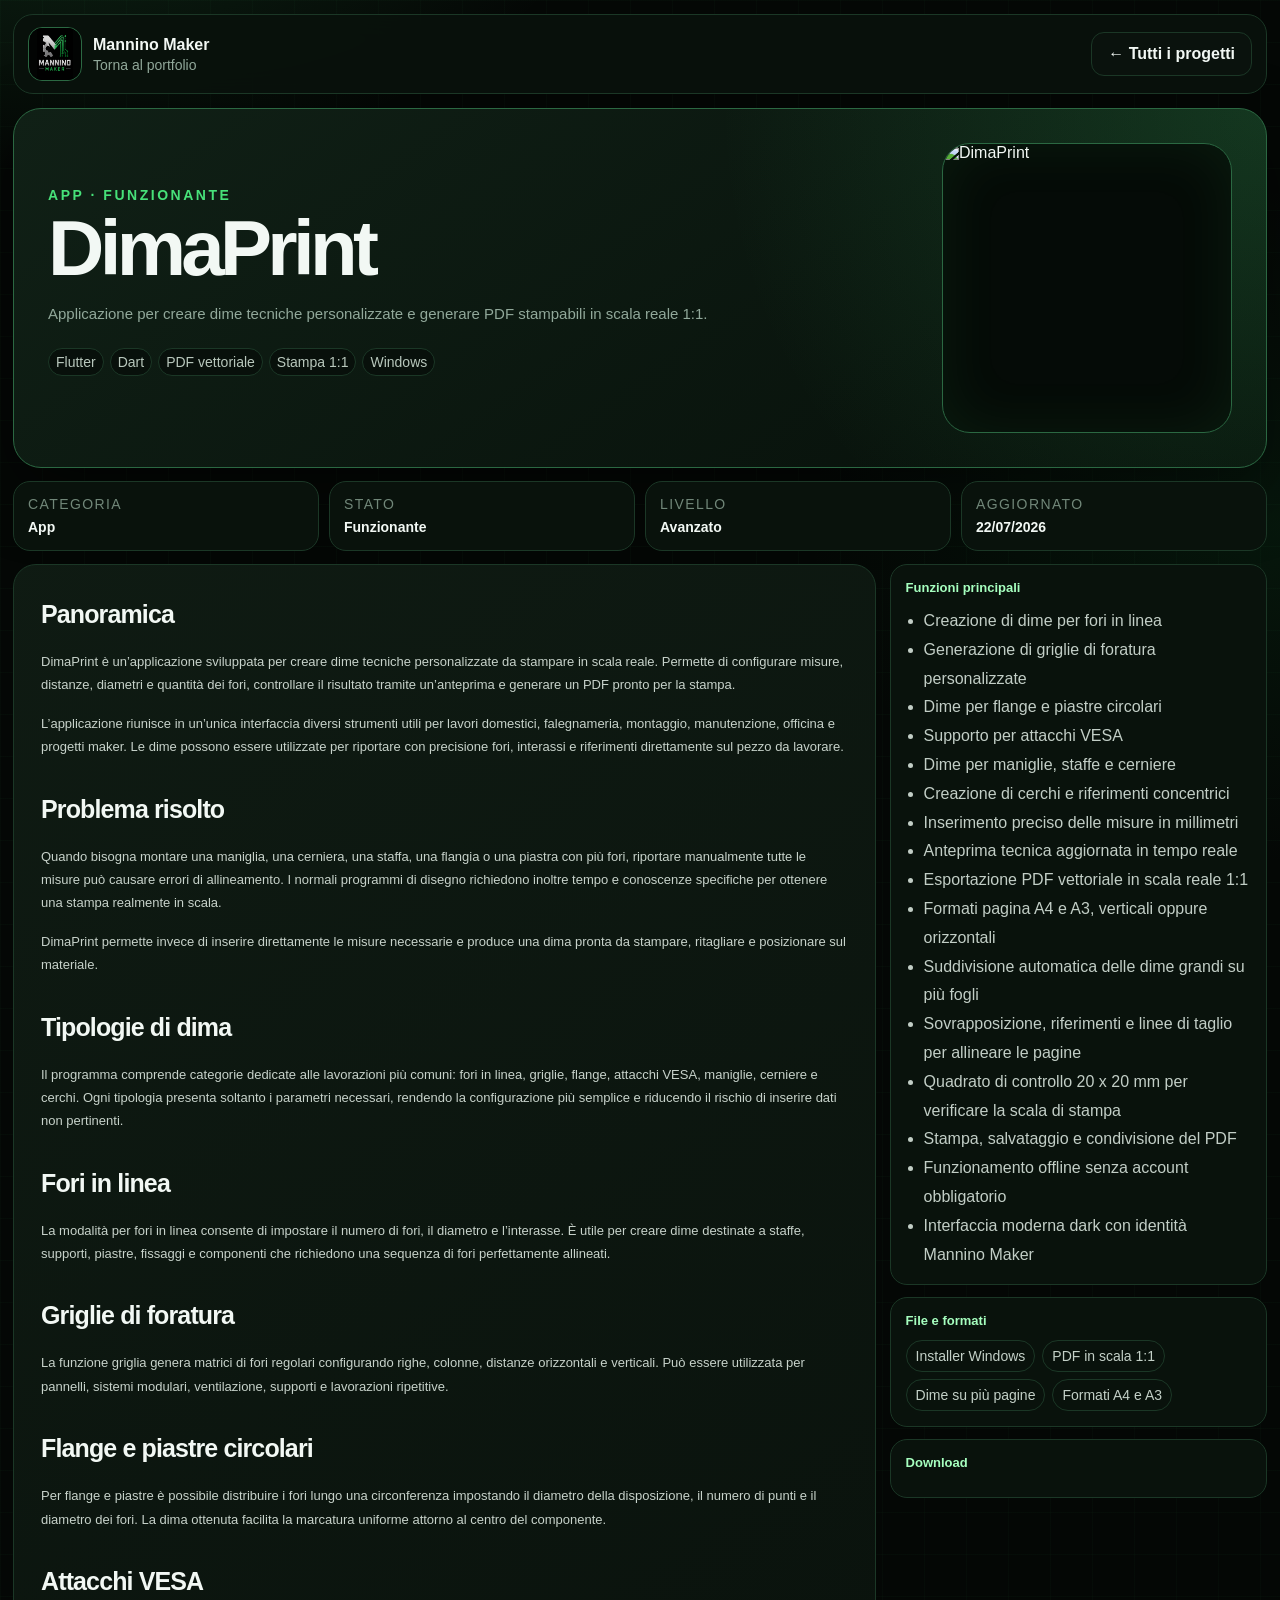
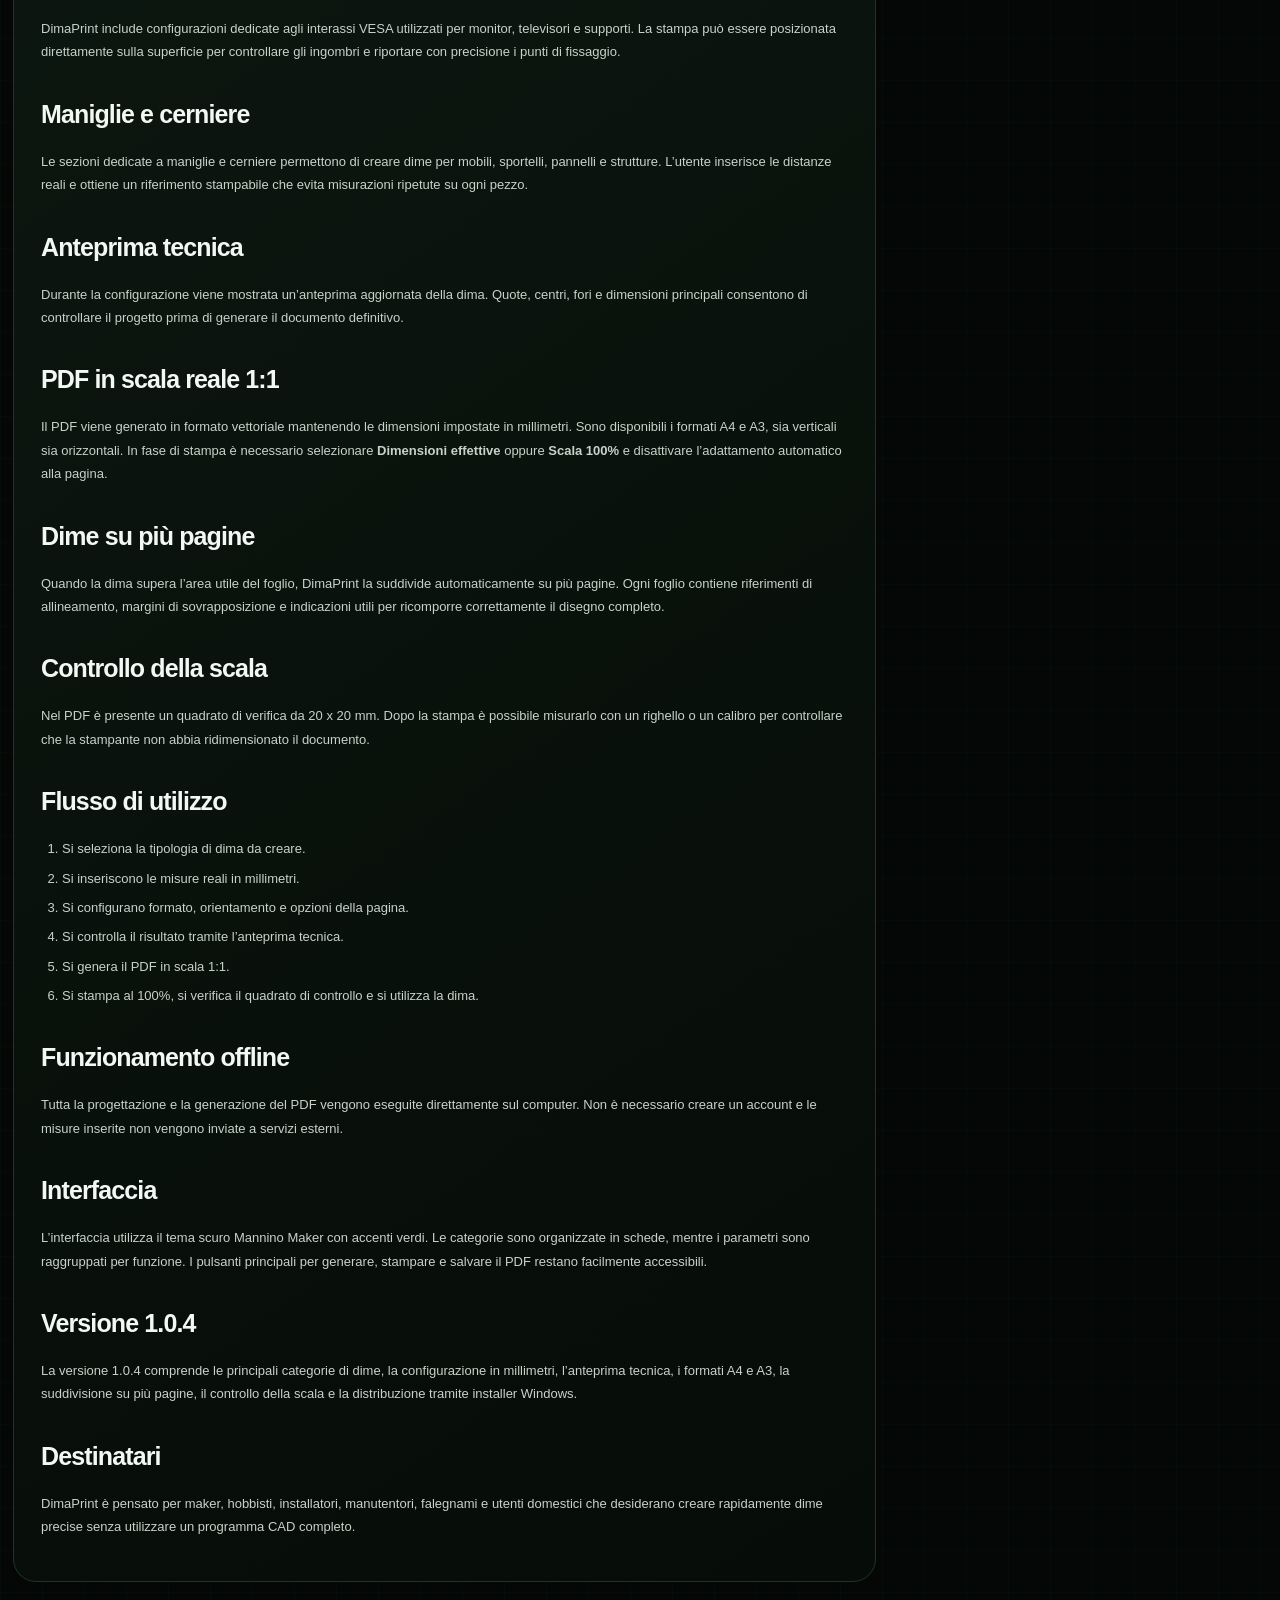
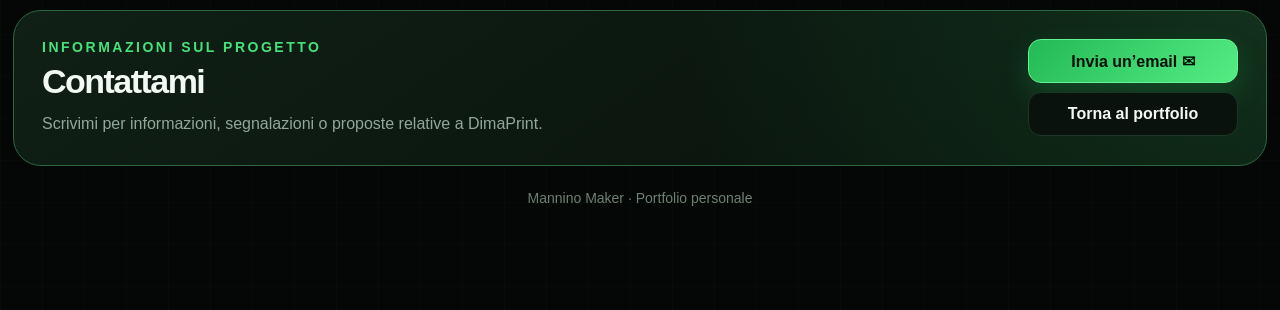
==== progetti/dimaprint.html @ 85eff3cf "inserimento progetti" ====
<!doctype html>
<html lang="it">
<head>
  <meta charset="utf-8">
  <meta name="viewport" content="width=device-width,initial-scale=1,viewport-fit=cover">
  <meta name="theme-color" content="#061009">
  <title>DimaPrint — Mannino Maker</title>
  <meta name="description" content="Applicazione per creare dime tecniche personalizzate e generare PDF stampabili in scala reale 1:1.">
  <link rel="icon" href="../logo_mannino_maker.png">
  <link rel="stylesheet" href="../styles.css">
</head>
<body>

<!--
  La pagina legge normalmente i dati da ../projects.json tramite project.js.
  Questo blocco resta come copia di sicurezza se il catalogo non è disponibile.
-->
<script id="mm-project-data" type="application/json">
{
  "slug": "dimaprint",
  "title": "DimaPrint",
  "category": "App",
  "short_description": "Applicazione per creare dime tecniche personalizzate e generare PDF stampabili in scala reale 1:1.",
  "description": "Strumento per progettare dime di foratura, griglie, flange, attacchi VESA, maniglie, cerniere e cerchi, con anteprima tecnica ed esportazione PDF in scala reale.",
  "icon": "DP",
  "status": "Funzionante",
  "level": "Avanzato",
  "technologies": [
    "Flutter",
    "Dart",
    "PDF vettoriale",
    "Stampa 1:1",
    "Windows"
  ],
  "files": [
    "Installer Windows",
    "PDF in scala 1:1",
    "Dime su più pagine",
    "Formati A4 e A3"
  ],
  "features": [
    "Creazione di dime per fori in linea",
    "Generazione di griglie di foratura personalizzate",
    "Dime per flange e piastre circolari",
    "Supporto per attacchi VESA",
    "Dime per maniglie, staffe e cerniere",
    "Creazione di cerchi e riferimenti concentrici",
    "Inserimento preciso delle misure in millimetri",
    "Anteprima tecnica aggiornata in tempo reale",
    "Esportazione PDF vettoriale in scala reale 1:1",
    "Formati pagina A4 e A3, verticali oppure orizzontali",
    "Suddivisione automatica delle dime grandi su più fogli",
    "Sovrapposizione, riferimenti e linee di taglio per allineare le pagine",
    "Quadrato di controllo 20 x 20 mm per verificare la scala di stampa",
    "Stampa, salvataggio e condivisione del PDF",
    "Funzionamento offline senza account obbligatorio",
    "Interfaccia moderna dark con identità Mannino Maker"
  ],
  "links": [
    {
      "label": "Scarica installer Windows v1.0.4",
      "url": "download/dimaprint/DimaPrint_Setup_1.0.4.exe",
      "style": "primary"
    }
  ],
  "featured": false,
  "published": true,
  "order": 4,
  "date": "2026-07-22",
  "image_url": "assets/projects/dimaprint/copertina.png",
  "gallery": [
    {
      "image": "assets/projects/dimaprint/home.png",
      "caption": "Schermata principale con le categorie di dime disponibili"
    },
    {
      "image": "assets/projects/dimaprint/configurazione.png",
      "caption": "Configurazione precisa delle misure, del formato pagina e delle opzioni di stampa"
    },
    {
      "image": "assets/projects/dimaprint/anteprima-pdf.png",
      "caption": "Anteprima della dima tecnica prima della generazione e della stampa del PDF"
    }
  ],
  "page_url": "progetti/dimaprint.html",
  "url": "progetti/dimaprint.html",
  "project_url": ""
}
</script>

<main class="container project-page">
  <nav class="project-nav" aria-label="Navigazione">
    <a class="brand-link" href="../index.html">
      <img src="../logo_mannino_maker.png" alt="Logo Mannino Maker">
      <span>
        <strong>Mannino Maker</strong>
        <small>Torna al portfolio</small>
      </span>
    </a>
    <a class="button" href="../index.html#progetti">← Tutti i progetti</a>
  </nav>

  <header class="project-detail-hero">
    <div class="project-detail-copy">
      <div id="projectEyebrow" class="eyebrow"></div>
      <h1 id="projectTitle"></h1>
      <p id="projectDescription"></p>
      <div id="projectTechnologies" class="chips project-hero-chips"></div>
    </div>
    <div id="projectVisual" class="project-detail-visual"></div>
  </header>

  <section class="project-meta-grid">
    <article><small>Categoria</small><strong id="projectCategory">—</strong></article>
    <article><small>Stato</small><strong id="projectStatus">—</strong></article>
    <article><small>Livello</small><strong id="projectLevel">—</strong></article>
    <article><small>Aggiornato</small><strong id="projectDate">—</strong></article>
  </section>

  <div class="project-detail-grid">
    <article class="project-content prose">
      <h2>Panoramica</h2>
      <p>
        DimaPrint è un’applicazione sviluppata per creare dime tecniche
        personalizzate da stampare in scala reale. Permette di configurare
        misure, distanze, diametri e quantità dei fori, controllare il risultato
        tramite un’anteprima e generare un PDF pronto per la stampa.
      </p>
      <p>
        L’applicazione riunisce in un’unica interfaccia diversi strumenti utili
        per lavori domestici, falegnameria, montaggio, manutenzione, officina e
        progetti maker. Le dime possono essere utilizzate per riportare con
        precisione fori, interassi e riferimenti direttamente sul pezzo da
        lavorare.
      </p>

      <h2>Problema risolto</h2>
      <p>
        Quando bisogna montare una maniglia, una cerniera, una staffa, una
        flangia o una piastra con più fori, riportare manualmente tutte le misure
        può causare errori di allineamento. I normali programmi di disegno
        richiedono inoltre tempo e conoscenze specifiche per ottenere una stampa
        realmente in scala.
      </p>
      <p>
        DimaPrint permette invece di inserire direttamente le misure necessarie
        e produce una dima pronta da stampare, ritagliare e posizionare sul
        materiale.
      </p>

      <h2>Tipologie di dima</h2>
      <p>
        Il programma comprende categorie dedicate alle lavorazioni più comuni:
        fori in linea, griglie, flange, attacchi VESA, maniglie, cerniere e
        cerchi. Ogni tipologia presenta soltanto i parametri necessari, rendendo
        la configurazione più semplice e riducendo il rischio di inserire dati
        non pertinenti.
      </p>

      <h2>Fori in linea</h2>
      <p>
        La modalità per fori in linea consente di impostare il numero di fori,
        il diametro e l’interasse. È utile per creare dime destinate a staffe,
        supporti, piastre, fissaggi e componenti che richiedono una sequenza di
        fori perfettamente allineati.
      </p>

      <h2>Griglie di foratura</h2>
      <p>
        La funzione griglia genera matrici di fori regolari configurando righe,
        colonne, distanze orizzontali e verticali. Può essere utilizzata per
        pannelli, sistemi modulari, ventilazione, supporti e lavorazioni
        ripetitive.
      </p>

      <h2>Flange e piastre circolari</h2>
      <p>
        Per flange e piastre è possibile distribuire i fori lungo una
        circonferenza impostando il diametro della disposizione, il numero di
        punti e il diametro dei fori. La dima ottenuta facilita la marcatura
        uniforme attorno al centro del componente.
      </p>

      <h2>Attacchi VESA</h2>
      <p>
        DimaPrint include configurazioni dedicate agli interassi VESA utilizzati
        per monitor, televisori e supporti. La stampa può essere posizionata
        direttamente sulla superficie per controllare gli ingombri e riportare
        con precisione i punti di fissaggio.
      </p>

      <h2>Maniglie e cerniere</h2>
      <p>
        Le sezioni dedicate a maniglie e cerniere permettono di creare dime per
        mobili, sportelli, pannelli e strutture. L’utente inserisce le distanze
        reali e ottiene un riferimento stampabile che evita misurazioni ripetute
        su ogni pezzo.
      </p>

      <h2>Anteprima tecnica</h2>
      <p>
        Durante la configurazione viene mostrata un’anteprima aggiornata della
        dima. Quote, centri, fori e dimensioni principali consentono di
        controllare il progetto prima di generare il documento definitivo.
      </p>

      <h2>PDF in scala reale 1:1</h2>
      <p>
        Il PDF viene generato in formato vettoriale mantenendo le dimensioni
        impostate in millimetri. Sono disponibili i formati A4 e A3, sia
        verticali sia orizzontali. In fase di stampa è necessario selezionare
        <strong>Dimensioni effettive</strong> oppure <strong>Scala 100%</strong>
        e disattivare l’adattamento automatico alla pagina.
      </p>

      <h2>Dime su più pagine</h2>
      <p>
        Quando la dima supera l’area utile del foglio, DimaPrint la suddivide
        automaticamente su più pagine. Ogni foglio contiene riferimenti di
        allineamento, margini di sovrapposizione e indicazioni utili per
        ricomporre correttamente il disegno completo.
      </p>

      <h2>Controllo della scala</h2>
      <p>
        Nel PDF è presente un quadrato di verifica da 20 x 20 mm. Dopo la stampa
        è possibile misurarlo con un righello o un calibro per controllare che
        la stampante non abbia ridimensionato il documento.
      </p>

      <h2>Flusso di utilizzo</h2>
      <ol>
        <li>Si seleziona la tipologia di dima da creare.</li>
        <li>Si inseriscono le misure reali in millimetri.</li>
        <li>Si configurano formato, orientamento e opzioni della pagina.</li>
        <li>Si controlla il risultato tramite l’anteprima tecnica.</li>
        <li>Si genera il PDF in scala 1:1.</li>
        <li>Si stampa al 100%, si verifica il quadrato di controllo e si utilizza la dima.</li>
      </ol>

      <h2>Funzionamento offline</h2>
      <p>
        Tutta la progettazione e la generazione del PDF vengono eseguite
        direttamente sul computer. Non è necessario creare un account e le
        misure inserite non vengono inviate a servizi esterni.
      </p>

      <h2>Interfaccia</h2>
      <p>
        L’interfaccia utilizza il tema scuro Mannino Maker con accenti verdi.
        Le categorie sono organizzate in schede, mentre i parametri sono
        raggruppati per funzione. I pulsanti principali per generare, stampare
        e salvare il PDF restano facilmente accessibili.
      </p>

      <h2>Versione 1.0.4</h2>
      <p>
        La versione 1.0.4 comprende le principali categorie di dime, la
        configurazione in millimetri, l’anteprima tecnica, i formati A4 e A3,
        la suddivisione su più pagine, il controllo della scala e la
        distribuzione tramite installer Windows.
      </p>

      <h2>Destinatari</h2>
      <p>
        DimaPrint è pensato per maker, hobbisti, installatori, manutentori,
        falegnami e utenti domestici che desiderano creare rapidamente dime
        precise senza utilizzare un programma CAD completo.
      </p>
    </article>

    <aside class="project-sidebar">
      <section id="featuresPanel" class="detail-panel">
        <h2>Funzioni principali</h2>
        <ul id="projectFeatures"></ul>
      </section>

      <section id="filesPanel" class="detail-panel">
        <h2>File e formati</h2>
        <div id="projectFiles" class="modal-tags"></div>
      </section>

      <section id="linksPanel" class="detail-panel project-links">
        <h2>Download</h2>
        <div id="projectLinks"></div>
      </section>
    </aside>
  </div>

  <section id="gallerySection" class="project-gallery-section hidden">
    <div class="section-title">
      <div>
        <h2>Galleria</h2>
        <p>Schermate e immagini del progetto.</p>
      </div>
    </div>
    <div id="projectGallery" class="project-gallery"></div>
  </section>

  <section class="contact project-contact">
    <div>
      <div class="eyebrow">Informazioni sul progetto</div>
      <h2>Contattami</h2>
      <p>
        Scrivimi per informazioni, segnalazioni o proposte relative a DimaPrint.
      </p>
    </div>
    <div class="contact-actions">
      <a id="projectMail" class="button primary">Invia un’email ✉</a>
      <a class="button" href="../index.html">Torna al portfolio</a>
    </div>
  </section>

  <footer class="footer">Mannino Maker · Portfolio personale</footer>
</main>

<script src="../project.js"></script>
</body>
</html>
---- styles.css ----
:root{--bg:#040705;--panel:#0b1510;--panel2:#101e16;--line:#1b3726;--line2:#2b6842;--text:#f2f8f4;--muted:#91a89a;--green:#47e179;--green2:#a6ffbf;--danger:#ff6b78;--warn:#ffcf6b;--shadow:0 24px 70px rgba(0,0,0,.42)}
*{box-sizing:border-box}html{scroll-behavior:smooth}body{margin:0;background:radial-gradient(900px 560px at 5% -5%,rgba(71,225,121,.15),transparent 62%),radial-gradient(700px 500px at 100% 15%,rgba(25,160,72,.10),transparent 68%),linear-gradient(rgba(71,225,121,.025) 1px,transparent 1px),linear-gradient(90deg,rgba(71,225,121,.025) 1px,transparent 1px),var(--bg);background-size:auto,auto,42px 42px,42px 42px;color:var(--text);font-family:Inter,ui-sans-serif,-apple-system,BlinkMacSystemFont,"Segoe UI",Arial,sans-serif;min-height:100vh}button,input,select,textarea{font:inherit}button{color:inherit}a{color:inherit;text-decoration:none}.hidden{display:none!important}.container{width:min(1280px,calc(100% - 26px));margin:14px auto 70px}.hero{border:1px solid var(--line);border-radius:30px;padding:30px;background:linear-gradient(145deg,rgba(15,29,21,.97),rgba(5,10,7,.98));box-shadow:var(--shadow);overflow:hidden;position:relative}.hero:after{content:"";position:absolute;right:-170px;top:-220px;width:430px;height:430px;border-radius:120px;border:1px solid rgba(71,225,121,.13);transform:rotate(32deg)}.hero-main{display:grid;grid-template-columns:136px 1fr auto;gap:25px;align-items:center;position:relative;z-index:1}.logo{width:136px;height:136px;object-fit:contain;border-radius:24px;border:1px solid var(--line2);background:#020403}.eyebrow{font-size:14px;font-weight:900;letter-spacing:.18em;text-transform:uppercase;color:var(--green)}h1{font-size:clamp(40px,7vw,74px);line-height:.92;letter-spacing:-.06em;margin:8px 0 12px}.hero-copy{color:var(--muted);max-width:750px;line-height:1.65;margin:0}.badge{align-self:start;white-space:nowrap;border:1px solid rgba(71,225,121,.3);background:rgba(71,225,121,.08);border-radius:999px;padding:10px 13px;color:var(--green2);font-size:14px;font-weight:850}.hero-actions,.actions{display:flex;flex-wrap:wrap;gap:10px}.hero-actions{margin-top:24px;position:relative;z-index:1}.button{display:inline-flex;align-items:center;justify-content:center;min-height:44px;padding:0 16px;border-radius:13px;border:1px solid var(--line);background:#0a120d;font-size:16px;font-weight:850;cursor:pointer;transition:.2s}.button:hover{transform:translateY(-2px);border-color:var(--line2)}.button.primary{background:linear-gradient(135deg,#23b956,#54ed84);color:#041006;border-color:#65f591;box-shadow:0 12px 28px rgba(35,185,86,.22)}.button.danger{background:rgba(255,107,120,.1);border-color:rgba(255,107,120,.35);color:#ffc4ca}.button.ghost{background:transparent}.stats{display:grid;grid-template-columns:repeat(4,1fr);gap:11px;margin:14px 0 34px}.stat{border:1px solid var(--line);border-radius:19px;background:rgba(10,19,13,.9);padding:17px 19px}.stat strong{display:block;font-size:27px;letter-spacing:-.04em}.stat span{font-size:14px;color:var(--muted)}.section-title{display:flex;justify-content:space-between;align-items:end;gap:18px;margin:28px 2px 13px}.section-title h2{margin:0;font-size:28px;letter-spacing:-.04em}.section-title p{margin:5px 0 0;color:var(--muted);font-size:14px}.featured-grid{display:grid;grid-template-columns:1.2fr 1fr 1fr;gap:12px}.featured-card{min-height:245px;text-align:left;border:1px solid var(--line);border-radius:23px;padding:21px;background:radial-gradient(circle at 90% 0,rgba(71,225,121,.14),transparent 46%),linear-gradient(145deg,#101f16,#07100a);cursor:pointer;display:flex;flex-direction:column;align-items:flex-start;transition:.22s}.featured-card:first-child{min-height:290px}.featured-card:hover{transform:translateY(-4px);border-color:var(--line2)}.featured-icon,.project-icon,.modal-icon{display:grid;place-items:center;background:rgba(71,225,121,.09);border:1px solid rgba(71,225,121,.3);color:var(--green);font-weight:950}.featured-icon{width:92px;height:92px;border-radius:20px;font-size:23px;overflow:hidden}.featured-category{margin-top:auto;color:var(--green);font-size:14px;font-weight:900;letter-spacing:.15em;text-transform:uppercase}.featured-card strong{font-size:22px;margin:7px 0 8px;letter-spacing:-.03em}.featured-card small{color:var(--muted);font-size:16px;line-height:1.55}.featured-action{margin-top:14px;color:var(--green2);font-size:14px;font-weight:850}.tools{position:sticky;top:8px;z-index:30;border:1px solid var(--line);border-radius:21px;padding:10px;background:rgba(4,9,6,.91);backdrop-filter:blur(16px);box-shadow:0 15px 45px rgba(0,0,0,.3)}.tools-top{display:grid;grid-template-columns:1fr auto;gap:9px}.search-wrap{position:relative}.search-wrap input{width:100%;height:48px;border:1px solid var(--line);border-radius:14px;background:#08100b;color:var(--text);outline:none;padding:0 45px 0 43px}.search-wrap input:focus,.field input:focus,.field textarea:focus,.field select:focus{border-color:var(--green);box-shadow:0 0 0 4px rgba(71,225,121,.08)}.search-symbol{position:absolute;left:15px;top:50%;transform:translateY(-50%);color:var(--green);font-size:18px}.clear-search{position:absolute;right:8px;top:8px;width:32px;height:32px;border:0;border-radius:9px;background:transparent;color:var(--muted);cursor:pointer;display:none}.sort,.field input,.field textarea,.field select{border:1px solid var(--line);border-radius:13px;background:#08100b;color:var(--text);outline:none}.sort{height:48px;padding:0 36px 0 13px}.filters{display:flex;gap:7px;overflow:auto;margin-top:9px;scrollbar-width:none}.filters::-webkit-scrollbar{display:none}.filter{height:38px;white-space:nowrap;padding:0 12px;border:1px solid var(--line);border-radius:12px;background:#09110c;color:#b4c4b8;cursor:pointer;font-size:14px;font-weight:850}.filter.active{background:rgba(71,225,121,.13);border-color:rgba(71,225,121,.48);color:var(--green2)}.results-line{display:flex;justify-content:space-between;gap:12px;color:var(--muted);font-size:14px;margin:11px 3px}.results-line b{color:var(--text)}.projects{display:grid;grid-template-columns:repeat(4,minmax(0,1fr));gap:12px}.project-card{min-width:0;border:1px solid var(--line);border-radius:21px;background:linear-gradient(145deg,rgba(15,27,19,.98),rgba(6,12,8,.98));padding:16px;display:flex;flex-direction:column;transition:.22s;box-shadow:0 13px 32px rgba(0,0,0,.17);cursor:pointer;color:inherit;text-decoration:none}.project-card:hover{transform:translateY(-5px);border-color:var(--line2);box-shadow:0 22px 50px rgba(0,0,0,.28)}.project-card:focus-visible{outline:3px solid var(--green);outline-offset:3px;border-color:var(--green)}.card-head{display:flex;justify-content:space-between;align-items:start;gap:10px;margin-bottom:14px}.project-icon{width:92px;height:92px;border-radius:20px;font-size:23px;overflow:hidden;flex:0 0 auto}.project-icon img,.featured-icon img,.modal-icon img{width:100%;height:100%;object-fit:contain;padding:7px}.project-icon.has-image img,.featured-icon.has-image img,.modal-icon.has-image img{object-fit:cover;padding:0}.status{border:1px solid var(--line);border-radius:999px;padding:6px 8px;background:#08100b;color:#becbc2;font-size:14px;font-weight:900;text-transform:uppercase;letter-spacing:.07em}.category{color:var(--green);font-size:14px;font-weight:900;letter-spacing:.14em;text-transform:uppercase}.project-card h3{margin:7px 0 8px;font-size:18px;letter-spacing:-.025em}.project-card>p{margin:0;color:var(--muted);font-size:16px;line-height:1.58;min-height:56px}.chips{display:flex;flex-wrap:wrap;gap:6px;margin:13px 0}.chips span{border:1px solid var(--line);border-radius:999px;padding:5px 7px;background:#08100b;color:#b8c7bc;font-size:14px}.card-info{display:grid;grid-template-columns:1fr 1fr;gap:8px;border-top:1px solid var(--line);padding-top:11px;margin-top:auto}.card-info span{font-size:14px;color:#c4d0c7}.card-info small{display:block;color:#708579;font-size:14px;text-transform:uppercase;letter-spacing:.08em;margin-bottom:3px}.empty{display:none;text-align:center;border:1px dashed var(--line2);border-radius:23px;padding:50px 20px;color:var(--muted)}.contact{margin-top:42px;border:1px solid var(--line2);border-radius:28px;padding:28px;background:radial-gradient(circle at 100% 0,rgba(71,225,121,.15),transparent 46%),linear-gradient(145deg,#102016,#07100a);display:grid;grid-template-columns:1fr auto;gap:22px;align-items:center}.contact h2{margin:7px 0 10px;font-size:34px;letter-spacing:-.045em}.contact p{margin:0;color:var(--muted);line-height:1.65;max-width:720px}.contact-actions{display:flex;flex-direction:column;gap:9px;min-width:210px}.contact-email{color:var(--green2);font-size:16px;text-align:center}.footer{text-align:center;color:#6e8174;font-size:14px;padding:24px 0 0}.modal{position:fixed;inset:0;z-index:100;display:none;place-items:center;padding:16px;background:rgba(0,0,0,.76);backdrop-filter:blur(10px)}.modal.open{display:grid}.modal-card{width:min(760px,100%);max-height:90vh;overflow:auto;border:1px solid var(--line2);border-radius:26px;background:linear-gradient(145deg,#102016,#07100a);box-shadow:var(--shadow)}.modal-topbar{display:flex;justify-content:flex-end;padding:13px 13px 0}.modal-close{width:40px;height:40px;border:1px solid var(--line);border-radius:12px;background:#09120c;font-size:20px;cursor:pointer}.modal-content{padding:4px 23px 23px}.modal-hero{display:flex;gap:14px;align-items:center;padding-bottom:18px;border-bottom:1px solid var(--line)}.modal-icon{width:64px;height:64px;border-radius:18px;font-size:20px}.modal-category{color:var(--green);font-size:14px;text-transform:uppercase;letter-spacing:.14em;font-weight:900}.modal h2{margin:5px 0 0;font-size:27px;letter-spacing:-.035em}.modal-description{color:var(--muted);line-height:1.7;font-size:13px;margin:18px 0}.detail-columns{display:grid;grid-template-columns:1fr 1fr;gap:12px}.detail-panel{border:1px solid var(--line);border-radius:17px;background:#09120c;padding:15px}.detail-panel.full{margin-top:12px}.detail-panel h4{color:var(--green2);margin:0 0 11px;font-size:16px}.detail-panel ul{margin:0;padding-left:18px;color:#c2cec6;font-size:16px;line-height:1.8}.detail-panel dl{margin:0}.detail-panel dl div{display:flex;justify-content:space-between;gap:10px;padding:7px 0;border-bottom:1px solid rgba(29,56,39,.7);font-size:14px}.detail-panel dl div:last-child{border-bottom:0}.detail-panel dt{color:#718779}.detail-panel dd{margin:0;color:#d3ded6;text-align:right}.modal-tags{display:flex;flex-wrap:wrap;gap:7px}.modal-tags span{border:1px solid var(--line);border-radius:999px;padding:7px 9px;color:#c3d0c7;font-size:14px}.modal-actions{display:flex;gap:9px;flex-wrap:wrap;margin-top:16px}.toast{position:fixed;left:50%;bottom:22px;z-index:120;transform:translate(-50%,20px);opacity:0;pointer-events:none;border:1px solid var(--line2);border-radius:13px;background:#102016;color:var(--text);padding:12px 16px;box-shadow:var(--shadow);font-size:16px;transition:.25s}.toast.show{opacity:1;transform:translate(-50%,0)}.source-note{margin:10px 2px 0;color:#68806f;font-size:14px}.source-note.warn{color:var(--warn)}

/* Collegamenti delle schede progetto */
.featured-card{color:inherit;text-decoration:none}
.source-note code{color:var(--green2);font-family:ui-monospace,SFMono-Regular,Consolas,monospace}

/* Pagina progetto generata dal singolo file in _projects */
.project-page{padding-bottom:34px}
.project-nav{display:flex;align-items:center;justify-content:space-between;gap:18px;margin-bottom:14px;border:1px solid var(--line);border-radius:20px;background:rgba(9,18,12,.92);padding:12px 14px;backdrop-filter:blur(14px)}
.brand-link{display:flex;align-items:center;gap:11px;color:var(--text);text-decoration:none}
.brand-link img{width:54px;height:54px;object-fit:contain;border:1px solid var(--line2);border-radius:14px;background:#020403}
.brand-link strong,.brand-link small{display:block}.brand-link small{margin-top:3px;color:var(--muted);font-size:14px}
.project-detail-hero{border:1px solid var(--line2);border-radius:28px;background:radial-gradient(circle at 100% 0,rgba(71,225,121,.17),transparent 42%),linear-gradient(145deg,#102016,#07100a);padding:34px;display:grid;grid-template-columns:minmax(0,1fr) 290px;gap:30px;align-items:center;box-shadow:var(--shadow)}
.project-detail-copy h1{font-size:clamp(42px,7vw,78px);margin:8px 0 15px;line-height:.96;letter-spacing:-.06em}.project-detail-copy>p{max-width:760px;color:var(--muted);font-size:15px;line-height:1.75;margin:0}
.project-hero-chips{margin-top:20px}.project-detail-visual{width:290px;aspect-ratio:1;border:1px solid var(--line2);border-radius:28px;background:#050b07;display:grid;place-items:center;overflow:hidden;box-shadow:inset 0 0 60px rgba(71,225,121,.08)}
.project-detail-visual img{width:100%;height:100%;object-fit:cover;padding:0}.project-detail-visual span{font-size:52px;font-weight:950;color:var(--green);letter-spacing:-.08em}
.project-meta-grid{display:grid;grid-template-columns:repeat(4,1fr);gap:10px;margin:13px 0}.project-meta-grid article{border:1px solid var(--line);border-radius:17px;background:#09120c;padding:14px}.project-meta-grid small{display:block;color:#718779;font-size:14px;text-transform:uppercase;letter-spacing:.1em;margin-bottom:6px}.project-meta-grid strong{font-size:14px}
.project-detail-grid{display:grid;grid-template-columns:minmax(0,1.6fr) minmax(280px,.7fr);gap:14px;align-items:start}.project-content{border:1px solid var(--line);border-radius:23px;background:linear-gradient(145deg,rgba(15,27,19,.98),rgba(6,12,8,.98));padding:27px;min-height:380px}.project-sidebar{display:flex;flex-direction:column;gap:12px;position:sticky;top:12px}.project-sidebar .detail-panel{margin:0}.project-sidebar .detail-panel h2{color:var(--green2);margin:0 0 12px;font-size:13px}.project-links{display:flex;flex-direction:column;gap:8px}.project-links h2{margin-bottom:4px!important}.project-links .button{width:100%;justify-content:center}.project-button{width:100%;min-height:52px;font-size:16px;letter-spacing:.08em;text-transform:uppercase}.project-button.disabled{opacity:.42;cursor:not-allowed;box-shadow:none;pointer-events:none;filter:grayscale(.35)}
.prose{color:#c7d2ca;font-size:13px;line-height:1.8}.prose h2,.prose h3{color:var(--text);letter-spacing:-.035em}.prose h2{font-size:25px;margin:0 0 13px}.prose h2:not(:first-child){margin-top:28px}.prose h3{font-size:18px;margin-top:24px}.prose p{margin:0 0 15px}.prose ul,.prose ol{padding-left:21px}.prose li{margin:6px 0}.prose a{color:var(--green2)}.prose img{max-width:100%;border:1px solid var(--line);border-radius:18px;margin:10px 0}.prose pre{overflow:auto;border:1px solid var(--line);border-radius:15px;background:#050a07;padding:14px}.prose code{font-family:ui-monospace,SFMono-Regular,Consolas,monospace;color:var(--green2)}
.project-gallery-section{margin-top:32px}.project-gallery{display:grid;grid-template-columns:repeat(3,1fr);gap:12px}.project-gallery figure{margin:0;border:1px solid var(--line);border-radius:19px;background:#09120c;overflow:hidden}.project-gallery img{width:100%;aspect-ratio:16/10;display:block;object-fit:contain;background:#050b07;padding:8px}.project-gallery figcaption{padding:10px 12px;color:var(--muted);font-size:14px}.project-contact{margin-top:28px}

@media(max-width:1050px){.projects{grid-template-columns:repeat(3,1fr)}.featured-grid{grid-template-columns:1fr 1fr}.featured-card:first-child{grid-column:1/-1;min-height:240px}.project-detail-grid{grid-template-columns:1fr}.project-sidebar{position:static;display:grid;grid-template-columns:repeat(3,1fr)}.project-gallery{grid-template-columns:1fr 1fr}}
@media(max-width:760px){.container{width:calc(100% - 18px);margin-top:9px}.hero{padding:21px;border-radius:24px}.hero-main{grid-template-columns:82px 1fr;gap:15px}.logo{width:82px;height:82px;border-radius:17px}.badge{grid-column:1/-1;justify-self:start}h1{font-size:42px}.hero-copy{font-size:14px}.stats{grid-template-columns:1fr 1fr}.featured-grid{grid-template-columns:1fr}.featured-card:first-child{grid-column:auto}.tools-top{grid-template-columns:1fr}.sort{width:100%}.projects{grid-template-columns:repeat(2,1fr)}.contact{grid-template-columns:1fr}.contact-actions{min-width:0;flex-direction:row;flex-wrap:wrap}.project-nav{align-items:flex-start}.project-detail-hero{grid-template-columns:1fr;padding:24px}.project-detail-visual{width:min(260px,100%);justify-self:center}.project-meta-grid{grid-template-columns:1fr 1fr}.project-sidebar{grid-template-columns:1fr}.project-gallery{grid-template-columns:1fr}}
@media(max-width:520px){.projects{grid-template-columns:1fr}.contact h2{font-size:28px}.stats{gap:8px}.stat{padding:14px}.project-nav{flex-direction:column}.project-nav>.button{width:100%;justify-content:center}.project-detail-copy h1{font-size:43px}.project-detail-hero{padding:20px}.project-content{padding:20px}.project-meta-grid{gap:7px}.project-meta-grid article{padding:12px}.project-detail-visual{border-radius:22px}}

.catalog-error{display:block!important;margin:0}

/* Visualizzazione ingrandita delle immagini della galleria */
.project-gallery .gallery-item{
cursor:zoom-in;
transition:transform .2s,border-color .2s
}
.project-gallery .gallery-item:hover{
transform:translateY(-3px);
border-color:var(--line2)
}
.project-gallery .gallery-item:focus-visible{
outline:3px solid var(--green);
outline-offset:3px;
border-color:var(--green)
}
.project-lightbox{
position:fixed;
inset:0;
z-index:1000;
display:none;
align-items:center;
justify-content:center;
padding:70px 82px 34px;
background:rgba(0,0,0,.92);
backdrop-filter:blur(8px)
}
.project-lightbox.open{display:flex}
.project-lightbox-content{
display:flex;
flex-direction:column;
align-items:center;
justify-content:center;
width:100%;
height:100%;
margin:0
}
.project-lightbox-image{
display:block;
max-width:100%;
max-height:calc(100vh - 145px);
object-fit:contain;
border-radius:14px;
box-shadow:0 24px 70px rgba(0,0,0,.55)
}
.project-lightbox-caption{
min-height:22px;
margin-top:13px;
color:#fff;
font-size:14px;
line-height:1.5;
text-align:center
}
.project-lightbox-close{
position:absolute;
top:15px;
right:19px;
width:48px;
height:48px;
padding:0;
border:0;
background:transparent;
color:#fff;
font-size:42px;
line-height:1;
cursor:pointer
}
.project-lightbox-nav{
position:absolute;
top:50%;
width:52px;
height:68px;
padding:0;
border:1px solid rgba(255,255,255,.16);
border-radius:14px;
background:rgba(255,255,255,.08);
color:#fff;
font-size:34px;
cursor:pointer;
transform:translateY(-50%)
}
.project-lightbox-close:hover,
.project-lightbox-nav:hover{
color:var(--green2);
border-color:rgba(71,225,121,.42)
}
.project-lightbox-prev{left:17px}
.project-lightbox-next{right:17px}
body.lightbox-open{overflow:hidden}

@media(max-width:700px){
.project-lightbox{padding:68px 12px 86px}
.project-lightbox-image{max-height:calc(100vh - 185px)}
.project-lightbox-nav{
top:auto;
bottom:17px;
width:52px;
height:52px;
font-size:27px;
transform:none
}
.project-lightbox-prev{left:calc(50% - 63px)}
.project-lightbox-next{right:calc(50% - 63px)}
}
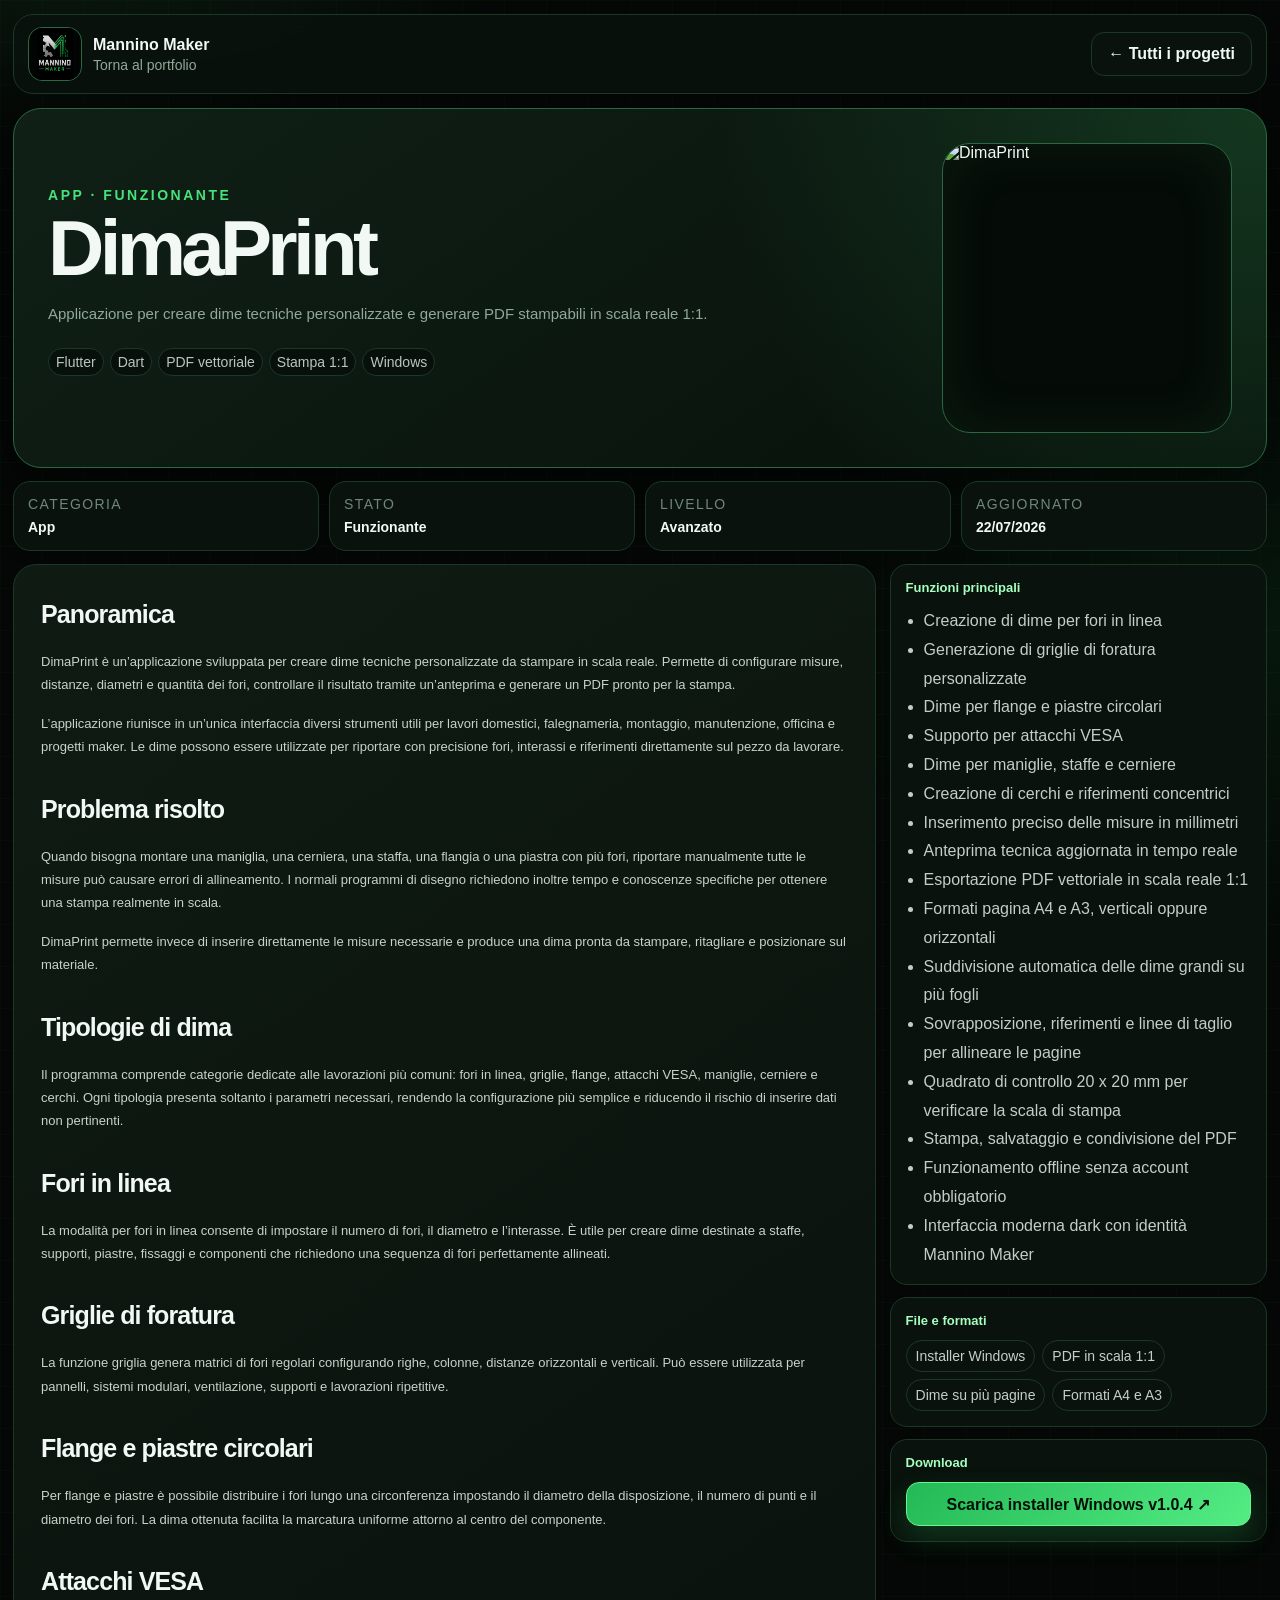
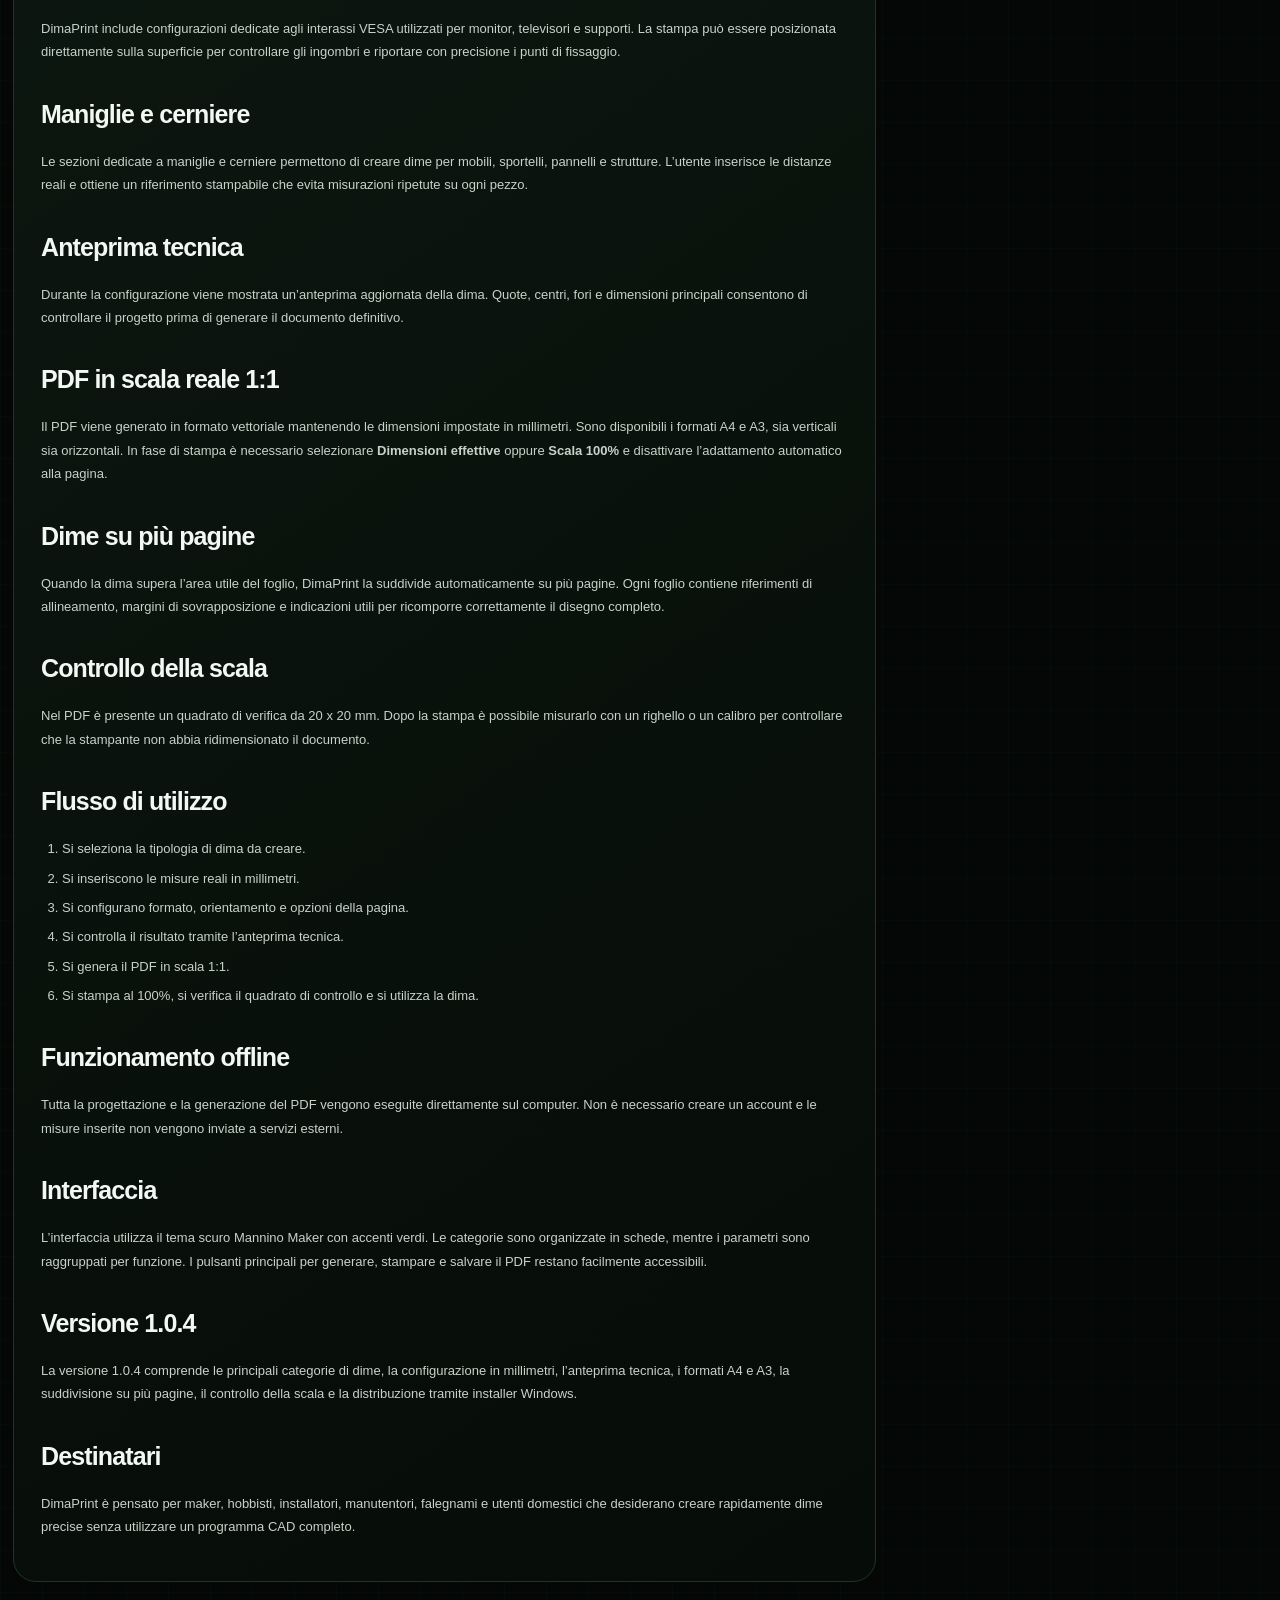
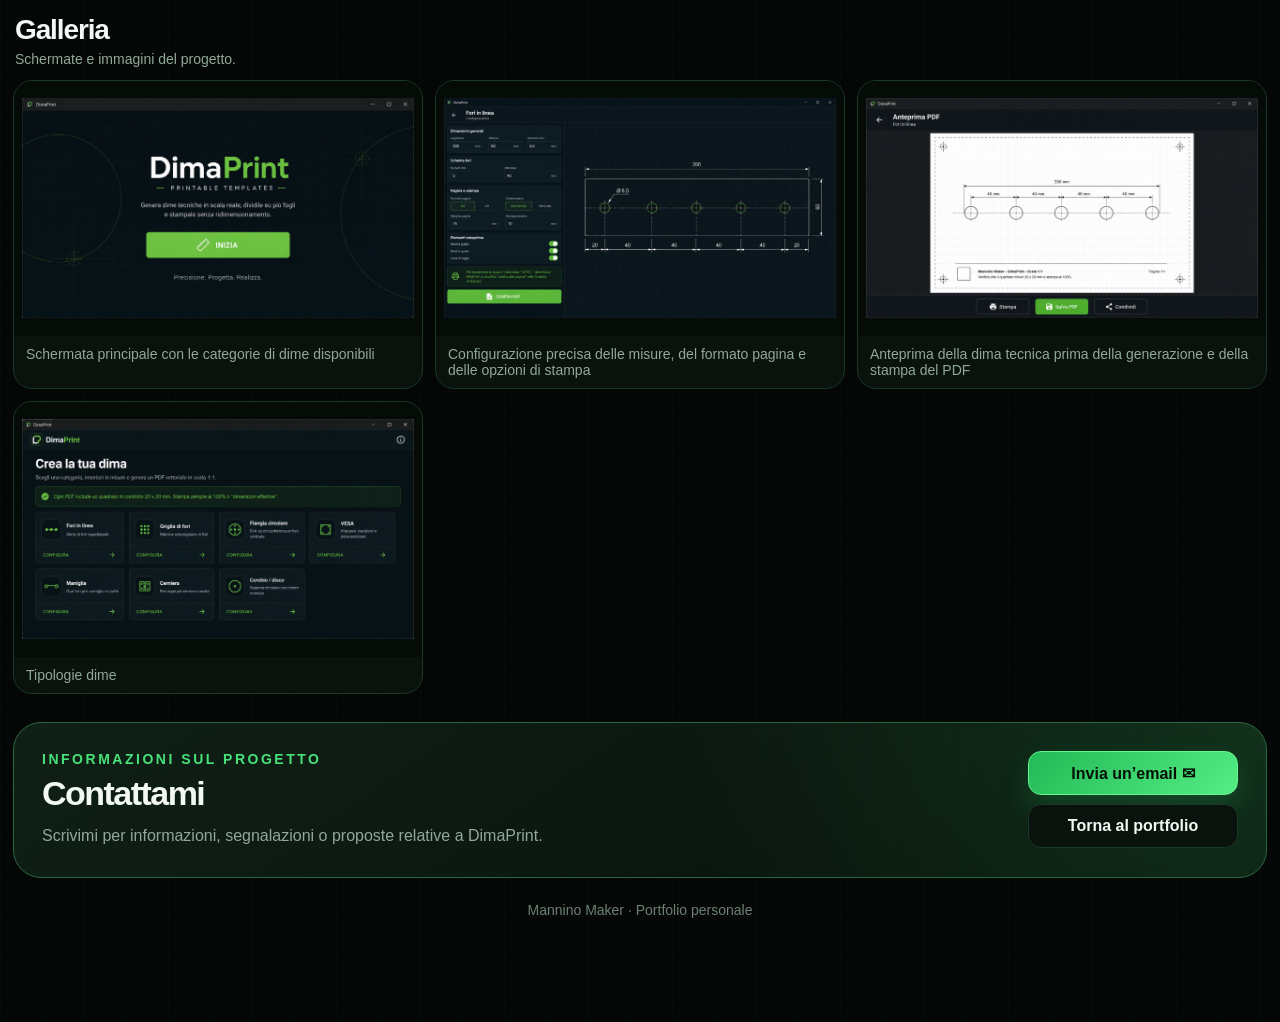
==== commit 3d2ff3a8: "bug" ====
--- a/progetti/dimaprint.html
+++ b/progetti/dimaprint.html
@@ -67,7 +67,7 @@
   "published": true,
   "order": 4,
   "date": "2026-07-22",
-  "image_url": "assets/projects/dimaprint/copertina.png",
+  "image_url": "assets/projects/dimaprint/Copertina.png",
   "gallery": [
     {
       "image": "assets/projects/dimaprint/home.png",
--- a/styles.css
+++ b/styles.css
@@ -130,3 +130,33 @@
 .project-lightbox-next{right:calc(50% - 63px)}
 }
 
+/* Correzioni catalogo e pagina progetto */
+.tools{
+  isolation:isolate;
+  overflow:visible;
+  background:linear-gradient(145deg,rgba(8,16,11,.98),rgba(4,9,6,.98));
+  -webkit-backdrop-filter:blur(16px);
+  backdrop-filter:blur(16px);
+  transform:translateZ(0);
+  backface-visibility:hidden;
+}
+.filters{
+  align-items:center;
+  min-height:46px;
+  margin:6px -2px -3px;
+  padding:3px 2px 5px;
+  overflow-x:auto;
+  overflow-y:hidden;
+  scroll-padding-inline:2px;
+}
+.filter{flex:0 0 auto;}
+#projectLinks{
+  display:flex;
+  flex-direction:column;
+  gap:10px;
+}
+#projectLinks .button{margin:0;}
+@media(max-width:760px){
+  .tools{top:4px;}
+  .filters{min-height:48px;padding-bottom:7px;}
+}
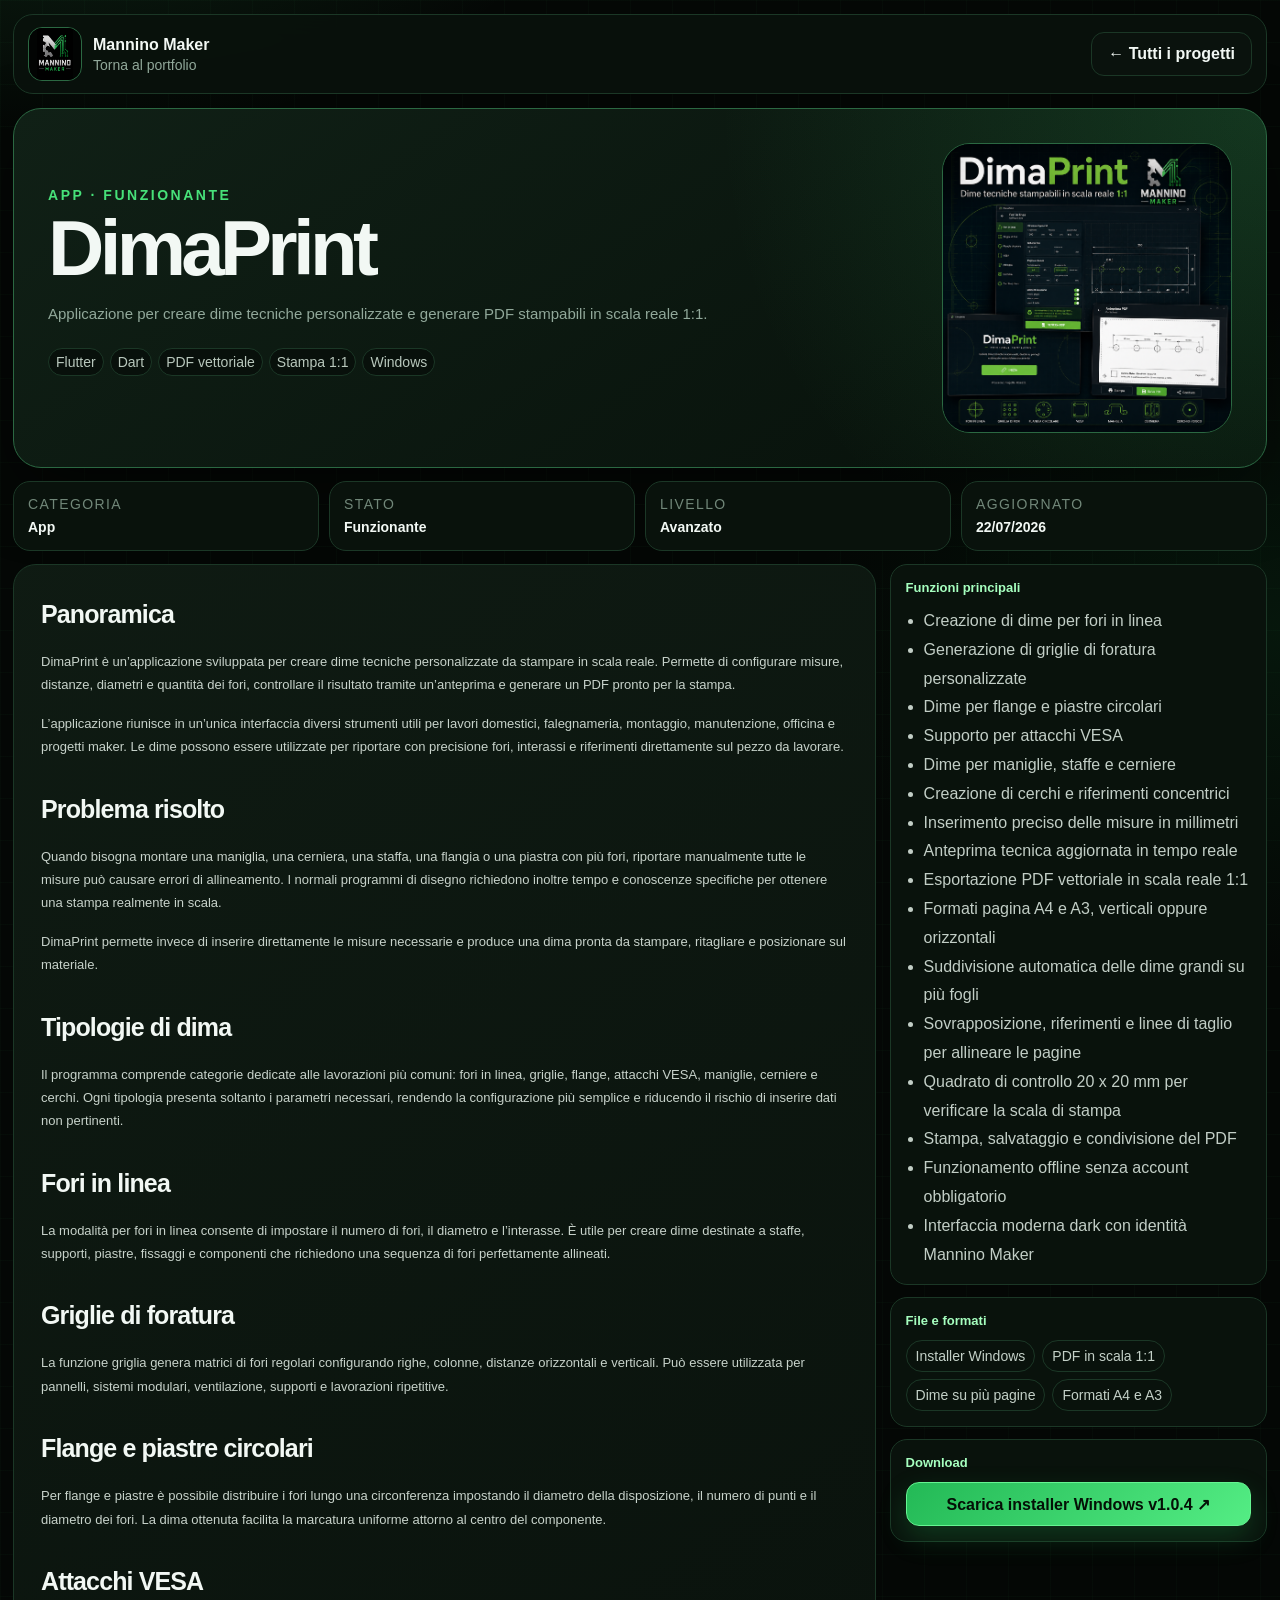
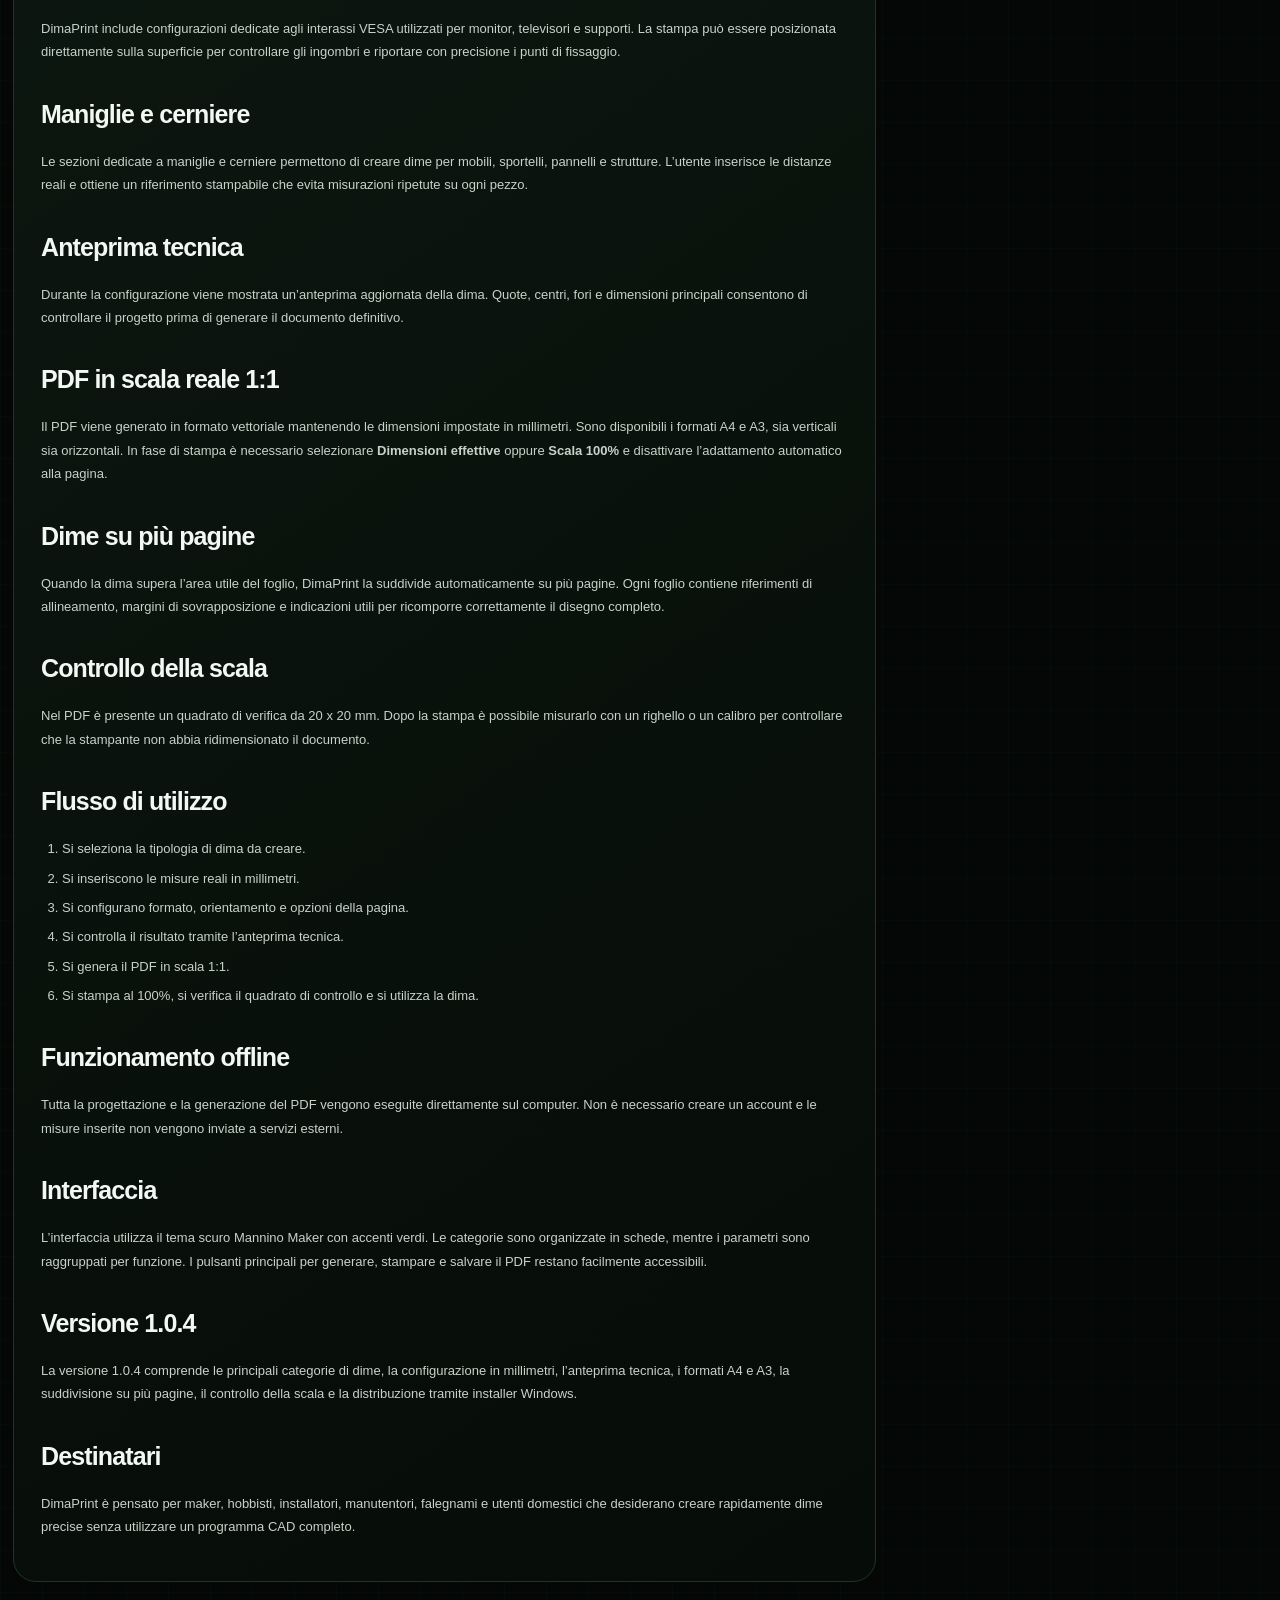
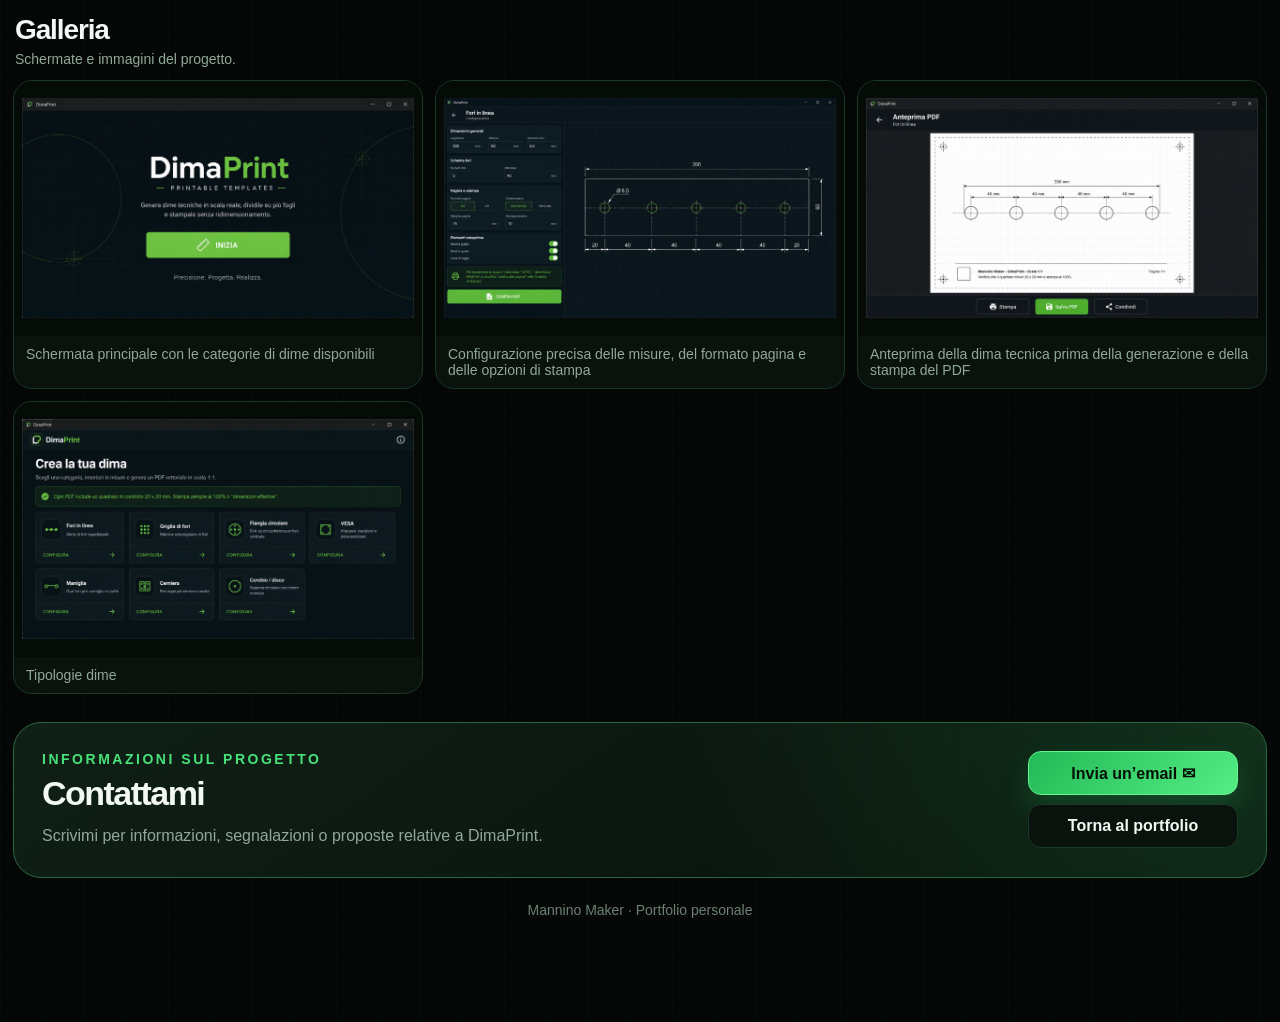
==== commit ead9382e: "bug copertina" ====
--- a/progetti/dimaprint.html
+++ b/progetti/dimaprint.html
@@ -26,8 +26,6 @@
   "status": "Funzionante",
   "level": "Avanzato",
   "technologies": [
-    "Flutter",
-    "Dart",
     "PDF vettoriale",
     "Stampa 1:1",
     "Windows"
@@ -67,7 +65,7 @@
   "published": true,
   "order": 4,
   "date": "2026-07-22",
-  "image_url": "assets/projects/dimaprint/Copertina.png",
+  "image_url": "assets/projects/dimaprint/copertina.png",
   "gallery": [
     {
       "image": "assets/projects/dimaprint/home.png",
--- a/styles.css
+++ b/styles.css
@@ -1,6 +1,14 @@
 
 :root{--bg:#040705;--panel:#0b1510;--panel2:#101e16;--line:#1b3726;--line2:#2b6842;--text:#f2f8f4;--muted:#91a89a;--green:#47e179;--green2:#a6ffbf;--danger:#ff6b78;--warn:#ffcf6b;--shadow:0 24px 70px rgba(0,0,0,.42)}
-*{box-sizing:border-box}html{scroll-behavior:smooth}body{margin:0;background:radial-gradient(900px 560px at 5% -5%,rgba(71,225,121,.15),transparent 62%),radial-gradient(700px 500px at 100% 15%,rgba(25,160,72,.10),transparent 68%),linear-gradient(rgba(71,225,121,.025) 1px,transparent 1px),linear-gradient(90deg,rgba(71,225,121,.025) 1px,transparent 1px),var(--bg);background-size:auto,auto,42px 42px,42px 42px;color:var(--text);font-family:Inter,ui-sans-serif,-apple-system,BlinkMacSystemFont,"Segoe UI",Arial,sans-serif;min-height:100vh}button,input,select,textarea{font:inherit}button{color:inherit}a{color:inherit;text-decoration:none}.hidden{display:none!important}.container{width:min(1280px,calc(100% - 26px));margin:14px auto 70px}.hero{border:1px solid var(--line);border-radius:30px;padding:30px;background:linear-gradient(145deg,rgba(15,29,21,.97),rgba(5,10,7,.98));box-shadow:var(--shadow);overflow:hidden;position:relative}.hero:after{content:"";position:absolute;right:-170px;top:-220px;width:430px;height:430px;border-radius:120px;border:1px solid rgba(71,225,121,.13);transform:rotate(32deg)}.hero-main{display:grid;grid-template-columns:136px 1fr auto;gap:25px;align-items:center;position:relative;z-index:1}.logo{width:136px;height:136px;object-fit:contain;border-radius:24px;border:1px solid var(--line2);background:#020403}.eyebrow{font-size:14px;font-weight:900;letter-spacing:.18em;text-transform:uppercase;color:var(--green)}h1{font-size:clamp(40px,7vw,74px);line-height:.92;letter-spacing:-.06em;margin:8px 0 12px}.hero-copy{color:var(--muted);max-width:750px;line-height:1.65;margin:0}.badge{align-self:start;white-space:nowrap;border:1px solid rgba(71,225,121,.3);background:rgba(71,225,121,.08);border-radius:999px;padding:10px 13px;color:var(--green2);font-size:14px;font-weight:850}.hero-actions,.actions{display:flex;flex-wrap:wrap;gap:10px}.hero-actions{margin-top:24px;position:relative;z-index:1}.button{display:inline-flex;align-items:center;justify-content:center;min-height:44px;padding:0 16px;border-radius:13px;border:1px solid var(--line);background:#0a120d;font-size:16px;font-weight:850;cursor:pointer;transition:.2s}.button:hover{transform:translateY(-2px);border-color:var(--line2)}.button.primary{background:linear-gradient(135deg,#23b956,#54ed84);color:#041006;border-color:#65f591;box-shadow:0 12px 28px rgba(35,185,86,.22)}.button.danger{background:rgba(255,107,120,.1);border-color:rgba(255,107,120,.35);color:#ffc4ca}.button.ghost{background:transparent}.stats{display:grid;grid-template-columns:repeat(4,1fr);gap:11px;margin:14px 0 34px}.stat{border:1px solid var(--line);border-radius:19px;background:rgba(10,19,13,.9);padding:17px 19px}.stat strong{display:block;font-size:27px;letter-spacing:-.04em}.stat span{font-size:14px;color:var(--muted)}.section-title{display:flex;justify-content:space-between;align-items:end;gap:18px;margin:28px 2px 13px}.section-title h2{margin:0;font-size:28px;letter-spacing:-.04em}.section-title p{margin:5px 0 0;color:var(--muted);font-size:14px}.featured-grid{display:grid;grid-template-columns:1.2fr 1fr 1fr;gap:12px}.featured-card{min-height:245px;text-align:left;border:1px solid var(--line);border-radius:23px;padding:21px;background:radial-gradient(circle at 90% 0,rgba(71,225,121,.14),transparent 46%),linear-gradient(145deg,#101f16,#07100a);cursor:pointer;display:flex;flex-direction:column;align-items:flex-start;transition:.22s}.featured-card:first-child{min-height:290px}.featured-card:hover{transform:translateY(-4px);border-color:var(--line2)}.featured-icon,.project-icon,.modal-icon{display:grid;place-items:center;background:rgba(71,225,121,.09);border:1px solid rgba(71,225,121,.3);color:var(--green);font-weight:950}.featured-icon{width:92px;height:92px;border-radius:20px;font-size:23px;overflow:hidden}.featured-category{margin-top:auto;color:var(--green);font-size:14px;font-weight:900;letter-spacing:.15em;text-transform:uppercase}.featured-card strong{font-size:22px;margin:7px 0 8px;letter-spacing:-.03em}.featured-card small{color:var(--muted);font-size:16px;line-height:1.55}.featured-action{margin-top:14px;color:var(--green2);font-size:14px;font-weight:850}.tools{position:sticky;top:8px;z-index:30;border:1px solid var(--line);border-radius:21px;padding:10px;background:rgba(4,9,6,.91);backdrop-filter:blur(16px);box-shadow:0 15px 45px rgba(0,0,0,.3)}.tools-top{display:grid;grid-template-columns:1fr auto;gap:9px}.search-wrap{position:relative}.search-wrap input{width:100%;height:48px;border:1px solid var(--line);border-radius:14px;background:#08100b;color:var(--text);outline:none;padding:0 45px 0 43px}.search-wrap input:focus,.field input:focus,.field textarea:focus,.field select:focus{border-color:var(--green);box-shadow:0 0 0 4px rgba(71,225,121,.08)}.search-symbol{position:absolute;left:15px;top:50%;transform:translateY(-50%);color:var(--green);font-size:18px}.clear-search{position:absolute;right:8px;top:8px;width:32px;height:32px;border:0;border-radius:9px;background:transparent;color:var(--muted);cursor:pointer;display:none}.sort,.field input,.field textarea,.field select{border:1px solid var(--line);border-radius:13px;background:#08100b;color:var(--text);outline:none}.sort{height:48px;padding:0 36px 0 13px}.filters{display:flex;gap:7px;overflow:auto;margin-top:9px;scrollbar-width:none}.filters::-webkit-scrollbar{display:none}.filter{height:38px;white-space:nowrap;padding:0 12px;border:1px solid var(--line);border-radius:12px;background:#09110c;color:#b4c4b8;cursor:pointer;font-size:14px;font-weight:850}.filter.active{background:rgba(71,225,121,.13);border-color:rgba(71,225,121,.48);color:var(--green2)}.results-line{display:flex;justify-content:space-between;gap:12px;color:var(--muted);font-size:14px;margin:11px 3px}.results-line b{color:var(--text)}.projects{display:grid;grid-template-columns:repeat(4,minmax(0,1fr));gap:12px}.project-card{min-width:0;border:1px solid var(--line);border-radius:21px;background:linear-gradient(145deg,rgba(15,27,19,.98),rgba(6,12,8,.98));padding:16px;display:flex;flex-direction:column;transition:.22s;box-shadow:0 13px 32px rgba(0,0,0,.17);cursor:pointer;color:inherit;text-decoration:none}.project-card:hover{transform:translateY(-5px);border-color:var(--line2);box-shadow:0 22px 50px rgba(0,0,0,.28)}.project-card:focus-visible{outline:3px solid var(--green);outline-offset:3px;border-color:var(--green)}.card-head{display:flex;justify-content:space-between;align-items:start;gap:10px;margin-bottom:14px}.project-icon{width:92px;height:92px;border-radius:20px;font-size:23px;overflow:hidden;flex:0 0 auto}.project-icon img,.featured-icon img,.modal-icon img{width:100%;height:100%;object-fit:contain;padding:7px}.project-icon.has-image img,.featured-icon.has-image img,.modal-icon.has-image img{object-fit:cover;padding:0}.status{border:1px solid var(--line);border-radius:999px;padding:6px 8px;background:#08100b;color:#becbc2;font-size:14px;font-weight:900;text-transform:uppercase;letter-spacing:.07em}.category{color:var(--green);font-size:14px;font-weight:900;letter-spacing:.14em;text-transform:uppercase}.project-card h3{margin:7px 0 8px;font-size:18px;letter-spacing:-.025em}.project-card>p{margin:0;color:var(--muted);font-size:16px;line-height:1.58;min-height:56px}.chips{display:flex;flex-wrap:wrap;gap:6px;margin:13px 0}.chips span{border:1px solid var(--line);border-radius:999px;padding:5px 7px;background:#08100b;color:#b8c7bc;font-size:14px}.card-info{display:grid;grid-template-columns:1fr 1fr;gap:8px;border-top:1px solid var(--line);padding-top:11px;margin-top:auto}.card-info span{font-size:14px;color:#c4d0c7}.card-info small{display:block;color:#708579;font-size:14px;text-transform:uppercase;letter-spacing:.08em;margin-bottom:3px}.empty{display:none;text-align:center;border:1px dashed var(--line2);border-radius:23px;padding:50px 20px;color:var(--muted)}.contact{margin-top:42px;border:1px solid var(--line2);border-radius:28px;padding:28px;background:radial-gradient(circle at 100% 0,rgba(71,225,121,.15),transparent 46%),linear-gradient(145deg,#102016,#07100a);display:grid;grid-template-columns:1fr auto;gap:22px;align-items:center}.contact h2{margin:7px 0 10px;font-size:34px;letter-spacing:-.045em}.contact p{margin:0;color:var(--muted);line-height:1.65;max-width:720px}.contact-actions{display:flex;flex-direction:column;gap:9px;min-width:210px}.contact-email{color:var(--green2);font-size:16px;text-align:center}.footer{text-align:center;color:#6e8174;font-size:14px;padding:24px 0 0}.modal{position:fixed;inset:0;z-index:100;display:none;place-items:center;padding:16px;background:rgba(0,0,0,.76);backdrop-filter:blur(10px)}.modal.open{display:grid}.modal-card{width:min(760px,100%);max-height:90vh;overflow:auto;border:1px solid var(--line2);border-radius:26px;background:linear-gradient(145deg,#102016,#07100a);box-shadow:var(--shadow)}.modal-topbar{display:flex;justify-content:flex-end;padding:13px 13px 0}.modal-close{width:40px;height:40px;border:1px solid var(--line);border-radius:12px;background:#09120c;font-size:20px;cursor:pointer}.modal-content{padding:4px 23px 23px}.modal-hero{display:flex;gap:14px;align-items:center;padding-bottom:18px;border-bottom:1px solid var(--line)}.modal-icon{width:64px;height:64px;border-radius:18px;font-size:20px}.modal-category{color:var(--green);font-size:14px;text-transform:uppercase;letter-spacing:.14em;font-weight:900}.modal h2{margin:5px 0 0;font-size:27px;letter-spacing:-.035em}.modal-description{color:var(--muted);line-height:1.7;font-size:13px;margin:18px 0}.detail-columns{display:grid;grid-template-columns:1fr 1fr;gap:12px}.detail-panel{border:1px solid var(--line);border-radius:17px;background:#09120c;padding:15px}.detail-panel.full{margin-top:12px}.detail-panel h4{color:var(--green2);margin:0 0 11px;font-size:16px}.detail-panel ul{margin:0;padding-left:18px;color:#c2cec6;font-size:16px;line-height:1.8}.detail-panel dl{margin:0}.detail-panel dl div{display:flex;justify-content:space-between;gap:10px;padding:7px 0;border-bottom:1px solid rgba(29,56,39,.7);font-size:14px}.detail-panel dl div:last-child{border-bottom:0}.detail-panel dt{color:#718779}.detail-panel dd{margin:0;color:#d3ded6;text-align:right}.modal-tags{display:flex;flex-wrap:wrap;gap:7px}.modal-tags span{border:1px solid var(--line);border-radius:999px;padding:7px 9px;color:#c3d0c7;font-size:14px}.modal-actions{display:flex;gap:9px;flex-wrap:wrap;margin-top:16px}.toast{position:fixed;left:50%;bottom:22px;z-index:120;transform:translate(-50%,20px);opacity:0;pointer-events:none;border:1px solid var(--line2);border-radius:13px;background:#102016;color:var(--text);padding:12px 16px;box-shadow:var(--shadow);font-size:16px;transition:.25s}.toast.show{opacity:1;transform:translate(-50%,0)}.source-note{margin:10px 2px 0;color:#68806f;font-size:14px}.source-note.warn{color:var(--warn)}
+*{box-sizing:border-box}html{scroll-behavior:smooth}body{margin:0;background:radial-gradient(900px 560px at 5% -5%,rgba(71,225,121,.15),transparent 62%),radial-gradient(700px 500px at 100% 15%,rgba(25,160,72,.10),transparent 68%),linear-gradient(rgba(71,225,121,.025) 1px,transparent 1px),linear-gradient(90deg,rgba(71,225,121,.025) 1px,transparent 1px),var(--bg);background-size:auto,auto,42px 42px,42px 42px;color:var(--text);font-family:Inter,ui-sans-serif,-apple-system,BlinkMacSystemFont,"Segoe UI",Arial,sans-serif;min-height:100vh}button,input,select,textarea{font:inherit}button{color:inherit}a{color:inherit;text-decoration:none}.hidden{display:none!important}.container{width:min(1280px,calc(100% - 26px));margin:14px auto 70px}.hero{border:1px solid var(--line);border-radius:30px;padding:30px;background:linear-gradient(145deg,rgba(15,29,21,.97),rgba(5,10,7,.98));box-shadow:var(--shadow);overflow:hidden;position:relative}.hero:after{content:"";position:absolute;right:-170px;top:-220px;width:430px;height:430px;border-radius:120px;border:1px solid rgba(71,225,121,.13);transform:rotate(32deg)}.hero-main{display:grid;grid-template-columns:136px 1fr auto;gap:25px;align-items:center;position:relative;z-index:1}.logo{width:136px;height:136px;object-fit:contain;border-radius:24px;border:1px solid var(--line2);background:#020403}.eyebrow{font-size:14px;font-weight:900;letter-spacing:.18em;text-transform:uppercase;color:var(--green)}h1{font-size:clamp(40px,7vw,74px);line-height:.92;letter-spacing:-.06em;margin:8px 0 12px}.hero-copy{color:var(--muted);max-width:750px;line-height:1.65;margin:0}.badge{align-self:start;white-space:nowrap;border:1px solid rgba(71,225,121,.3);background:rgba(71,225,121,.08);border-radius:999px;padding:10px 13px;color:var(--green2);font-size:14px;font-weight:850}.hero-actions,.actions{display:flex;flex-wrap:wrap;gap:10px}.hero-actions{margin-top:24px;position:relative;z-index:1}.button{display:inline-flex;align-items:center;justify-content:center;min-height:44px;padding:0 16px;border-radius:13px;border:1px solid var(--line);background:#0a120d;font-size:16px;font-weight:850;cursor:pointer;transition:.2s}.button:hover{transform:translateY(-2px);border-color:var(--line2)}.button.primary{background:linear-gradient(135deg,#23b956,#54ed84);color:#041006;border-color:#65f591;box-shadow:0 12px 28px rgba(35,185,86,.22)}.button.danger{background:rgba(255,107,120,.1);border-color:rgba(255,107,120,.35);color:#ffc4ca}.button.ghost{background:transparent}.stats{display:grid;grid-template-columns:repeat(4,1fr);gap:11px;margin:14px 0 34px}.stat{border:1px solid var(--line);border-radius:19px;background:rgba(10,19,13,.9);padding:17px 19px}.stat strong{display:block;font-size:27px;letter-spacing:-.04em}.stat span{font-size:14px;color:var(--muted)}.section-title{display:flex;justify-content:space-between;align-items:end;gap:18px;margin:28px 2px 13px}.section-title h2{margin:0;font-size:28px;letter-spacing:-.04em}.section-title p{margin:5px 0 0;color:var(--muted);font-size:14px}.featured-grid{display:grid;grid-template-columns:1.2fr 1fr 1fr;gap:12px}.featured-card{min-height:245px;text-align:left;border:1px solid var(--line);border-radius:23px;padding:21px;background:radial-gradient(circle at 90% 0,rgba(71,225,121,.14),transparent 46%),linear-gradient(145deg,#101f16,#07100a);cursor:pointer;display:flex;flex-direction:column;align-items:flex-start;transition:.22s}.featured-card:first-child{min-height:290px}.featured-card:hover{transform:translateY(-4px);border-color:var(--line2)}.featured-icon,.project-icon,.modal-icon{display:grid;place-items:center;background:rgba(71,225,121,.09);border:1px solid rgba(71,225,121,.3);color:var(--green);font-weight:950}.featured-icon{width:92px;height:92px;border-radius:20px;font-size:23px;overflow:hidden}.featured-category{margin-top:auto;color:var(--green);font-size:14px;font-weight:900;letter-spacing:.15em;text-transform:uppercase}.featured-card strong{font-size:22px;margin:7px 0 8px;letter-spacing:-.03em}.featured-card small{color:var(--muted);font-size:16px;line-height:1.55}.featured-action{margin-top:14px;color:var(--green2);font-size:14px;font-weight:850}.tools{position:sticky;top:8px;z-index:30;border:1px solid var(--line);border-radius:21px;padding:10px;background:rgba(4,9,6,.91);backdrop-filter:blur(16px);box-shadow:0 15px 45px rgba(0,0,0,.3)}.tools-top{display:grid;grid-template-columns:1fr auto;gap:9px}.search-wrap{position:relative}.search-wrap input{width:100%;height:48px;border:1px solid var(--line);border-radius:14px;background:#08100b;color:var(--text);outline:none;padding:0 45px 0 43px}.search-wrap input:focus,.field input:focus,.field textarea:focus,.field select:focus{border-color:var(--green);box-shadow:0 0 0 4px rgba(71,225,121,.08)}
+.search-symbol{
+  position:absolute;
+  left:12px;
+  top:39%;
+  transform:translateY(-50%);color:var(--green);
+  font-size:40px}
+  .clear-search{position:absolute;right:8px;top:8px;width:32px;height:32px;border:0;border-radius:9px;background:transparent;color:var(--muted);cursor:pointer;display:none}.sort,.field input,.field textarea,.field select{border:1px solid var(--line);border-radius:13px;background:#08100b;color:var(--text);outline:none}.sort{height:48px;padding:0 36px 0 13px}.filters{display:flex;gap:7px;overflow:auto;margin-top:9px;scrollbar-width:none}.filters::-webkit-scrollbar{display:none}.filter{height:38px;white-space:nowrap;padding:0 12px;border:1px solid var(--line);border-radius:12px;background:#09110c;color:#b4c4b8;cursor:pointer;font-size:14px;font-weight:850}.filter.active{background:rgba(71,225,121,.13);border-color:rgba(71,225,121,.48);color:var(--green2)}
+  .results-line{display:flex;justify-content:space-between;gap:12px;color:var(--muted);font-size:18px;margin:11px 3px}.results-line b{color:var(--text)}.projects{display:grid;grid-template-columns:repeat(4,minmax(0,1fr));gap:12px}.project-card{min-width:0;border:1px solid var(--line);border-radius:21px;background:linear-gradient(145deg,rgba(15,27,19,.98),rgba(6,12,8,.98));padding:16px;display:flex;flex-direction:column;transition:.22s;box-shadow:0 13px 32px rgba(0,0,0,.17);cursor:pointer;color:inherit;text-decoration:none}.project-card:hover{transform:translateY(-5px);border-color:var(--line2);box-shadow:0 22px 50px rgba(0,0,0,.28)}.project-card:focus-visible{outline:3px solid var(--green);outline-offset:3px;border-color:var(--green)}.card-head{display:flex;justify-content:space-between;align-items:start;gap:10px;margin-bottom:14px}.project-icon{width:92px;height:92px;border-radius:20px;font-size:23px;overflow:hidden;flex:0 0 auto}.project-icon img,.featured-icon img,.modal-icon img{width:100%;height:100%;object-fit:contain;padding:7px}.project-icon.has-image img,.featured-icon.has-image img,.modal-icon.has-image img{object-fit:cover;padding:0}.status{border:1px solid var(--line);border-radius:999px;padding:6px 8px;background:#08100b;color:#becbc2;font-size:14px;font-weight:900;text-transform:uppercase;letter-spacing:.07em}.category{color:var(--green);font-size:14px;font-weight:900;letter-spacing:.14em;text-transform:uppercase}.project-card h3{margin:7px 0 8px;font-size:18px;letter-spacing:-.025em}.project-card>p{margin:0;color:var(--muted);font-size:16px;line-height:1.58;min-height:56px}.chips{display:flex;flex-wrap:wrap;gap:6px;margin:13px 0}.chips span{border:1px solid var(--line);border-radius:999px;padding:5px 7px;background:#08100b;color:#b8c7bc;font-size:14px}.card-info{display:grid;grid-template-columns:1fr 1fr;gap:8px;border-top:1px solid var(--line);padding-top:11px;margin-top:auto}.card-info span{font-size:14px;color:#c4d0c7}.card-info small{display:block;color:#708579;font-size:14px;text-transform:uppercase;letter-spacing:.08em;margin-bottom:3px}.empty{display:none;text-align:center;border:1px dashed var(--line2);border-radius:23px;padding:50px 20px;color:var(--muted)}.contact{margin-top:42px;border:1px solid var(--line2);border-radius:28px;padding:28px;background:radial-gradient(circle at 100% 0,rgba(71,225,121,.15),transparent 46%),linear-gradient(145deg,#102016,#07100a);display:grid;grid-template-columns:1fr auto;gap:22px;align-items:center}.contact h2{margin:7px 0 10px;font-size:34px;letter-spacing:-.045em}.contact p{margin:0;color:var(--muted);line-height:1.65;max-width:720px}.contact-actions{display:flex;flex-direction:column;gap:9px;min-width:210px}.contact-email{color:var(--green2);font-size:16px;text-align:center}.footer{text-align:center;color:#6e8174;font-size:14px;padding:24px 0 0}.modal{position:fixed;inset:0;z-index:100;display:none;place-items:center;padding:16px;background:rgba(0,0,0,.76);backdrop-filter:blur(10px)}.modal.open{display:grid}.modal-card{width:min(760px,100%);max-height:90vh;overflow:auto;border:1px solid var(--line2);border-radius:26px;background:linear-gradient(145deg,#102016,#07100a);box-shadow:var(--shadow)}.modal-topbar{display:flex;justify-content:flex-end;padding:13px 13px 0}.modal-close{width:40px;height:40px;border:1px solid var(--line);border-radius:12px;background:#09120c;font-size:20px;cursor:pointer}.modal-content{padding:4px 23px 23px}.modal-hero{display:flex;gap:14px;align-items:center;padding-bottom:18px;border-bottom:1px solid var(--line)}.modal-icon{width:64px;height:64px;border-radius:18px;font-size:20px}.modal-category{color:var(--green);font-size:14px;text-transform:uppercase;letter-spacing:.14em;font-weight:900}.modal h2{margin:5px 0 0;font-size:27px;letter-spacing:-.035em}.modal-description{color:var(--muted);line-height:1.7;font-size:13px;margin:18px 0}.detail-columns{display:grid;grid-template-columns:1fr 1fr;gap:12px}.detail-panel{border:1px solid var(--line);border-radius:17px;background:#09120c;padding:15px}.detail-panel.full{margin-top:12px}.detail-panel h4{color:var(--green2);margin:0 0 11px;font-size:16px}.detail-panel ul{margin:0;padding-left:18px;color:#c2cec6;font-size:16px;line-height:1.8}.detail-panel dl{margin:0}.detail-panel dl div{display:flex;justify-content:space-between;gap:10px;padding:7px 0;border-bottom:1px solid rgba(29,56,39,.7);font-size:14px}.detail-panel dl div:last-child{border-bottom:0}.detail-panel dt{color:#718779}.detail-panel dd{margin:0;color:#d3ded6;text-align:right}.modal-tags{display:flex;flex-wrap:wrap;gap:7px}.modal-tags span{border:1px solid var(--line);border-radius:999px;padding:7px 9px;color:#c3d0c7;font-size:14px}.modal-actions{display:flex;gap:9px;flex-wrap:wrap;margin-top:16px}.toast{position:fixed;left:50%;bottom:22px;z-index:120;transform:translate(-50%,20px);opacity:0;pointer-events:none;border:1px solid var(--line2);border-radius:13px;background:#102016;color:var(--text);padding:12px 16px;box-shadow:var(--shadow);font-size:16px;transition:.25s}.toast.show{opacity:1;transform:translate(-50%,0)}.source-note{margin:10px 2px 0;color:#68806f;font-size:14px}.source-note.warn{color:var(--warn)}
 
 /* Collegamenti delle schede progetto */
 .featured-card{color:inherit;text-decoration:none}
@@ -160,3 +168,118 @@
   .tools{top:4px;}
   .filters{min-height:48px;padding-bottom:7px;}
 }
+
+/* =========================================================
+   HOMEPAGE RESPONSIVE
+   ========================================================= */
+.home-page{background:#020403;color:#f2f6f3}.home-page:before{content:"";position:fixed;inset:0;pointer-events:none;background:radial-gradient(900px 500px at 75% 4%,rgba(71,225,121,.09),transparent 70%),linear-gradient(rgba(71,225,121,.018) 1px,transparent 1px),linear-gradient(90deg,rgba(71,225,121,.018) 1px,transparent 1px);background-size:auto,48px 48px,48px 48px}.site-header{position:sticky;top:0;z-index:80;border-bottom:1px solid rgba(71,225,121,.12);background:rgba(2,4,3,.88);backdrop-filter:blur(18px)}.nav-shell{width:min(1180px,calc(100% - 34px));height:72px;margin:auto;display:flex;align-items:center;justify-content:space-between;gap:32px}.site-brand img{width:126px;height:58px;object-fit:contain;object-position:left center}.main-nav{display:flex;align-items:center;gap:34px}
+.main-nav a{position:relative;padding:25px 0 22px;color:#c5cec8;font-size:18px;font-weight:750;text-transform:uppercase;letter-spacing:.06em}.main-nav a:after{content:"";position:absolute;left:0;right:0;bottom:13px;height:2px;background:var(--green);transform:scaleX(0);transition:.2s}.main-nav a:hover,.main-nav a.active{color:var(--green)}.main-nav a:hover:after,.main-nav a.active:after{transform:scaleX(1)}.nav-toggle{display:none;width:45px;height:42px;border:1px solid var(--line);border-radius:12px;background:#07100a;padding:10px;cursor:pointer}.nav-toggle span{display:block;height:2px;margin:5px 0;background:var(--green);transition:.2s}.home-shell{width:min(1180px,calc(100% - 34px));margin:0 auto 46px}.cv-hero{min-height:360px;display:grid;grid-template-columns:minmax(0,1fr) minmax(360px,.9fr);align-items:center;position:relative;overflow:hidden;border-bottom:1px solid rgba(71,225,121,.17)}.cv-hero-copy{position:relative;z-index:3;padding:50px 0 42px}.cv-kicker{margin:0 0 7px;color:var(--green);font-size:15px;font-weight:800}.cv-hero h1{margin:0 0 10px;font-size:clamp(43px,6vw,70px);line-height:1;letter-spacing:-.045em}.cv-hero h2{margin:0 0 16px;color:#64e66f;font-size:clamp(18px,2.4vw,27px);line-height:1.35}.cv-hero-copy>p:last-of-type{max-width:610px;margin:0;color:#aab7ae;line-height:1.7}.cv-actions{display:flex;gap:12px;flex-wrap:wrap;margin-top:24px}.cv-actions .button{min-height:45px;text-transform:uppercase;font-size:12px;letter-spacing:.04em}.hero-portrait-wrap{height:100%;min-height:360px;position:relative;display:flex;align-items:flex-end;justify-content:center}.hero-portrait{position:relative;z-index:2;width:min(500px,100%);height:390px;object-fit:contain;object-position:center bottom;filter:contrast(1.05) drop-shadow(0 20px 35px rgba(0,0,0,.7))}.portrait-glow{position:absolute;z-index:1;width:390px;height:300px;bottom:10px;border-radius:50%;background:radial-gradient(circle,rgba(71,225,121,.18),rgba(71,225,121,.04) 44%,transparent 72%);filter:blur(9px)}.hero-circuit{position:absolute;right:0;top:20px;width:58%;height:88%;opacity:.38;background-image:linear-gradient(90deg,transparent 0 10%,rgba(71,225,121,.15) 10% 10.4%,transparent 10.4% 35%,rgba(71,225,121,.12) 35% 35.4%,transparent 35.4%),linear-gradient(0deg,transparent 0 22%,rgba(71,225,121,.13) 22% 22.4%,transparent 22.4% 60%,rgba(71,225,121,.12) 60% 60.4%,transparent 60.4%);mask-image:linear-gradient(90deg,transparent,#000 25%,#000)}.profile-overview{display:grid;grid-template-columns:1.25fr 2.2fr;gap:22px;align-items:stretch;margin-top:0;padding:25px;border:1px solid var(--line);border-radius:18px;background:linear-gradient(145deg,rgba(10,17,12,.96),rgba(4,8,6,.96));box-shadow:0 20px 55px rgba(0,0,0,.25)}
+.section-label{
+  text-transform:uppercase;
+  color:#eef4ef;
+  font-size:20px;
+  font-weight:850;
+  margin-bottom:13px
+}
+.section-label:before{
+  content:"♙";
+  color:var(--green);
+  margin-right:10px
+}
+.about-panel p{
+  margin:0 0 8px;
+  color:#b0bbb4;
+  font-size:16px;
+  line-height:1.65
+}
+.profile-metrics{
+  display:grid;
+  grid-template-columns:repeat(4,1fr);
+  gap:14px
+}
+.profile-metrics article{min-width:0;display:flex;flex-direction:column;align-items:center;justify-content:center;text-align:center;border:1px solid var(--line);border-radius:13px;background:rgba(8,15,10,.75);padding:15px 9px}.metric-icon{display:grid;place-items:center;width:42px;height:42px;margin-bottom:9px;border:1px solid rgba(71,225,121,.24);border-radius:9px;background:rgba(71,225,121,.07);color:var(--green);font-weight:900}.profile-metrics strong{font-size:24px;line-height:1.05}
+.profile-metrics small{
+  margin-top:7px;
+  color:#9caaa1;
+  font: size 15px;
+}
+.cv-section,.projects-area{padding-top:31px}.cv-section-heading{text-align:center;margin-bottom:19px}.cv-section-heading h2{margin:0;text-transform:uppercase;font-size:18px;letter-spacing:.02em}.cv-section-heading span{display:block;width:34px;height:3px;margin:9px auto 0;background:var(--green)}
+.cv-section-heading p{margin:8px 0 0;color:var(--muted);font-size:18px}
+.skills-grid{display:grid;grid-template-columns:repeat(4,1fr);gap:15px}
+.skill-card{display:flex;flex-direction:column;align-items:center;text-align:center;min-height:245px;padding:24px 18px 18px;border:1px solid var(--line);border-radius:14px;background:linear-gradient(145deg,#08110b,#040806);transition:.23s}.skill-card:hover{transform:translateY(-5px);border-color:var(--line2);box-shadow:0 16px 40px rgba(0,0,0,.32)}.skill-icon{height:54px;color:var(--green);font-size:50px;line-height:1}.skill-card h3{min-height:36px;margin:18px 0 9px;color:var(--green);font-size:14px;text-transform:uppercase}.skill-card p{margin:0;color:#a7b2ab;font-size:17px;line-height:1.6}.skill-card a{margin-top:auto;width:100%;padding:9px;border:1px solid var(--line2);border-radius:5px;color:var(--green);font-size:15px;text-transform:uppercase;font-weight:850}.timeline-grid{display:grid;grid-template-columns:repeat(5,1fr);position:relative;gap:14px}.timeline-grid:before{content:"";position:absolute;top:35px;left:8%;right:8%;height:2px;background:linear-gradient(90deg,transparent,var(--green) 8% 92%,transparent)}.timeline-grid article{position:relative;z-index:2;text-align:center;padding:0 6px}
+.timeline-icon{
+  display:grid;
+  place-items:center;
+  width:80px;
+  height:80px;
+  margin:-3px auto 15px;
+  border:1px solid var(--line2);
+  border-radius:50%;
+  background:#07130b;
+  color:var(--green);
+  font-size:41px;
+  box-shadow:0 0 0 7px #020403
+}
+.timeline-grid h3{
+  margin:0 0 8px;color:var(--green);font-size:16px;line-height:1.35;text-transform:uppercase}.timeline-grid p{margin:0;color:#a6b0aa;font-size:16px;line-height:1.55}
+  .process-grid{display:grid;grid-template-columns:repeat(5,1fr);gap:27px}
+  .process-grid article{
+    position:relative;
+    min-height:173px;
+    padding:19px 13px 14px;
+    border:1px solid var(--line);
+    border-radius:12px;
+    background:linear-gradient(145deg,#08110b,#040806);text-align:center}
+    .process-grid article:not(:last-child):after{
+      content:"→";
+      position:absolute;
+      right:-29px;
+      top:35%;
+      z-index:4;
+      color:var(--green);
+      font-size:37px
+    }
+.process-grid b{
+  position:absolute;
+  left:12px;
+  top:16px;
+  display:grid;
+  place-items:center;
+  width:35px;height:35px;border-radius:50%;background:var(--green);color:#041006;font-size:18px}
+.process-icon{
+  color:var(--green);
+  font-size:60px;
+  line-height:1
+}
+.process-grid h3{
+  margin:13px 0 7px;
+  color:var(--green);
+  font-size:18px;
+  text-transform:uppercase
+}
+.process-grid p{margin:0;color:#a6b0aa;font-size:16.process-grid ppx;line-height:1.55}
+.projects-area .featured-grid{grid-template-columns:repeat(3,1fr)}
+.projects-area .featured-card{min-height:245px;padding:0;overflow:hidden;border-radius:13px;background:#07100a}.projects-area .featured-card:first-child{min-height:245px}.projects-area .featured-icon{width:100%;height:400px;border:0;border-radius:0;background:#030604}.projects-area .featured-icon img{width:100%;height:100%;object-fit:cover}.projects-area .featured-category,.projects-area .featured-card strong,.projects-area .featured-card small,.projects-area .featured-action{margin-left:15px;margin-right:15px}.projects-area .featured-category{margin-top:13px}.projects-area .featured-card strong{font-size:17px}
+.projects-area .featured-card small{font-size:14px;line-height:1.5}.projects-area .featured-action{margin-bottom:14px}.featured-footer{text-align:center;margin:12px 0 7px}.featured-footer .button{min-height:36px;font-size:11px;text-transform:uppercase}.catalogue-box{display:grid;grid-template-columns:1.1fr .42fr 1.45fr;gap:22px;align-items:center;margin-top:9px;padding:15px 18px;border:1px solid var(--line2);border-radius:13px;background:linear-gradient(145deg,#07110a,#030604)}.catalogue-intro{display:flex;align-items:center;gap:15px}
+.catalogue-icon{
+  display:grid;
+  place-items:center;
+  flex:0 0 70px;
+  width:70px;
+  height:70px;
+  border:1px solid var(--line2);
+  border-radius:8px;
+  color:var(--green);
+  font-size: 35px;
+}
+.catalogue-intro h2{margin:0 0 5px;font-size:20px;text-transform:uppercase}
+.catalogue-intro p{margin:0;color:var(--muted);font-size:18px;line-height:1.45}
+.catalogue-count{text-align:center;border-left:1px solid var(--line);border-right:1px solid var(--line);padding:6px 12px}.catalogue-count strong{display:block;color:var(--green);font-size:25px}
+.catalogue-count span{font-size:15px;color:var(--muted)}
+.catalogue-tools .tools{position:static;padding:0;border:0;box-shadow:none;background:transparent;backdrop-filter:none}.catalogue-tools .tools-top{grid-template-columns:1fr}
+.catalogue-tools .search-wrap input,.catalogue-tools .sort{height:50px;border-radius:7px;font-size:18px}
+.catalogue-tools .filters{margin-top:6px;min-height:0;padding:0}
+.catalogue-tools .filter{height:36px;border-radius:7px;font-size:17px}.projects-area>.projects{margin-top:8px}.projects-area .results-line{margin-top:10px}.cv-contact{display:grid;grid-template-columns:auto 1fr auto;align-items:center;gap:20px;margin-top:18px;padding:15px 20px;border:1px solid var(--line2);border-radius:12px;background:linear-gradient(90deg,rgba(71,225,121,.08),rgba(5,10,7,.9))}.contact-doc{display:grid;place-items:center;width:56px;height:56px;border:1px solid var(--line2);border-radius:50%;color:var(--green);font-size:30px}.cv-contact h2{margin:0 0 5px;font-size:16px;text-transform:uppercase}.cv-contact p{margin:0;color:var(--muted);font-size:12px}.cv-contact .contact-email{display:block;margin-top:4px}.cv-footer{width:min(1180px,calc(100% - 34px));margin:0 auto 20px;padding-top:15px;border-top:1px solid rgba(71,225,121,.13);display:grid;grid-template-columns:1fr auto 1fr;align-items:center;color:#78867d;font-size:11px}.cv-footer img{width:120px;height:58px;object-fit:contain;object-position:left}.cv-footer>a{justify-self:end;color:var(--green);font-size:24px}.reveal{opacity:0;transform:translateY(18px);transition:opacity .6s ease,transform .6s ease}.reveal.visible{opacity:1;transform:none}
+@media(max-width:1000px){.cv-hero{grid-template-columns:1.1fr .9fr}.profile-overview{grid-template-columns:1fr}.skills-grid{grid-template-columns:repeat(2,1fr)}.timeline-grid{grid-template-columns:repeat(3,1fr);row-gap:26px}.timeline-grid:before{display:none}.process-grid{grid-template-columns:repeat(3,1fr)}.process-grid article:after{display:none}.projects-area .featured-grid{grid-template-columns:repeat(2,1fr)}.catalogue-box{grid-template-columns:1fr 1fr}.catalogue-tools{grid-column:1/-1}.catalogue-count{border-right:0}.cv-contact{grid-template-columns:auto 1fr}.cv-contact .contact-actions{grid-column:1/-1;justify-content:flex-end}}
+@media(max-width:760px){.nav-shell{height:64px}.site-brand img{width:105px;height:50px}.nav-toggle{display:block}.main-nav{position:absolute;top:64px;left:17px;right:17px;display:none;flex-direction:column;align-items:stretch;gap:0;padding:8px;border:1px solid var(--line);border-radius:14px;background:rgba(4,9,6,.98);box-shadow:var(--shadow)}.main-nav.open{display:flex}.main-nav a{padding:14px 12px}.main-nav a:after{display:none}.home-shell{width:calc(100% - 20px)}.cv-hero{grid-template-columns:1fr;min-height:auto}.cv-hero-copy{padding:38px 8px 8px;text-align:center}.cv-hero-copy>p:last-of-type{margin-inline:auto}.cv-actions{justify-content:center}.hero-portrait-wrap{min-height:310px;height:310px}.hero-portrait{height:325px}.hero-circuit{width:100%;height:55%;top:auto;bottom:0}.profile-overview{padding:18px}.profile-metrics{grid-template-columns:repeat(2,1fr)}.timeline-grid{grid-template-columns:repeat(2,1fr)}.process-grid{grid-template-columns:repeat(2,1fr)}.projects-area .featured-grid{grid-template-columns:1fr}.catalogue-box{grid-template-columns:1fr}.catalogue-count{border:0;border-top:1px solid var(--line);border-bottom:1px solid var(--line);padding:12px}.catalogue-tools{grid-column:auto}.cv-contact{grid-template-columns:1fr;text-align:center}.contact-doc{margin:auto}.cv-contact .contact-actions{grid-column:auto;justify-content:center}.cv-footer{grid-template-columns:1fr;text-align:center;gap:8px}.cv-footer img{margin:auto}.cv-footer>a{justify-self:center}.projects-area .projects{grid-template-columns:repeat(2,1fr)}}
+@media(max-width:520px){.home-shell{width:calc(100% - 14px)}.cv-hero h1{font-size:43px}.cv-hero h2{font-size:19px}.cv-actions{display:grid}.cv-actions .button{width:100%}.hero-portrait-wrap{min-height:270px;height:270px}.hero-portrait{height:285px}.profile-metrics{gap:8px}.profile-metrics article{padding:12px 6px}.profile-metrics strong{font-size:20px}.skills-grid,.timeline-grid,.process-grid,.projects-area .projects{grid-template-columns:1fr}.timeline-grid article{padding:4px 20px}.process-grid article{min-height:145px}.catalogue-box{padding:13px}.cv-contact .contact-actions{flex-direction:column}.cv-contact .button{width:100%}.cv-section-heading h2{font-size:22px}.cv-footer{width:calc(100% - 20px)}}
